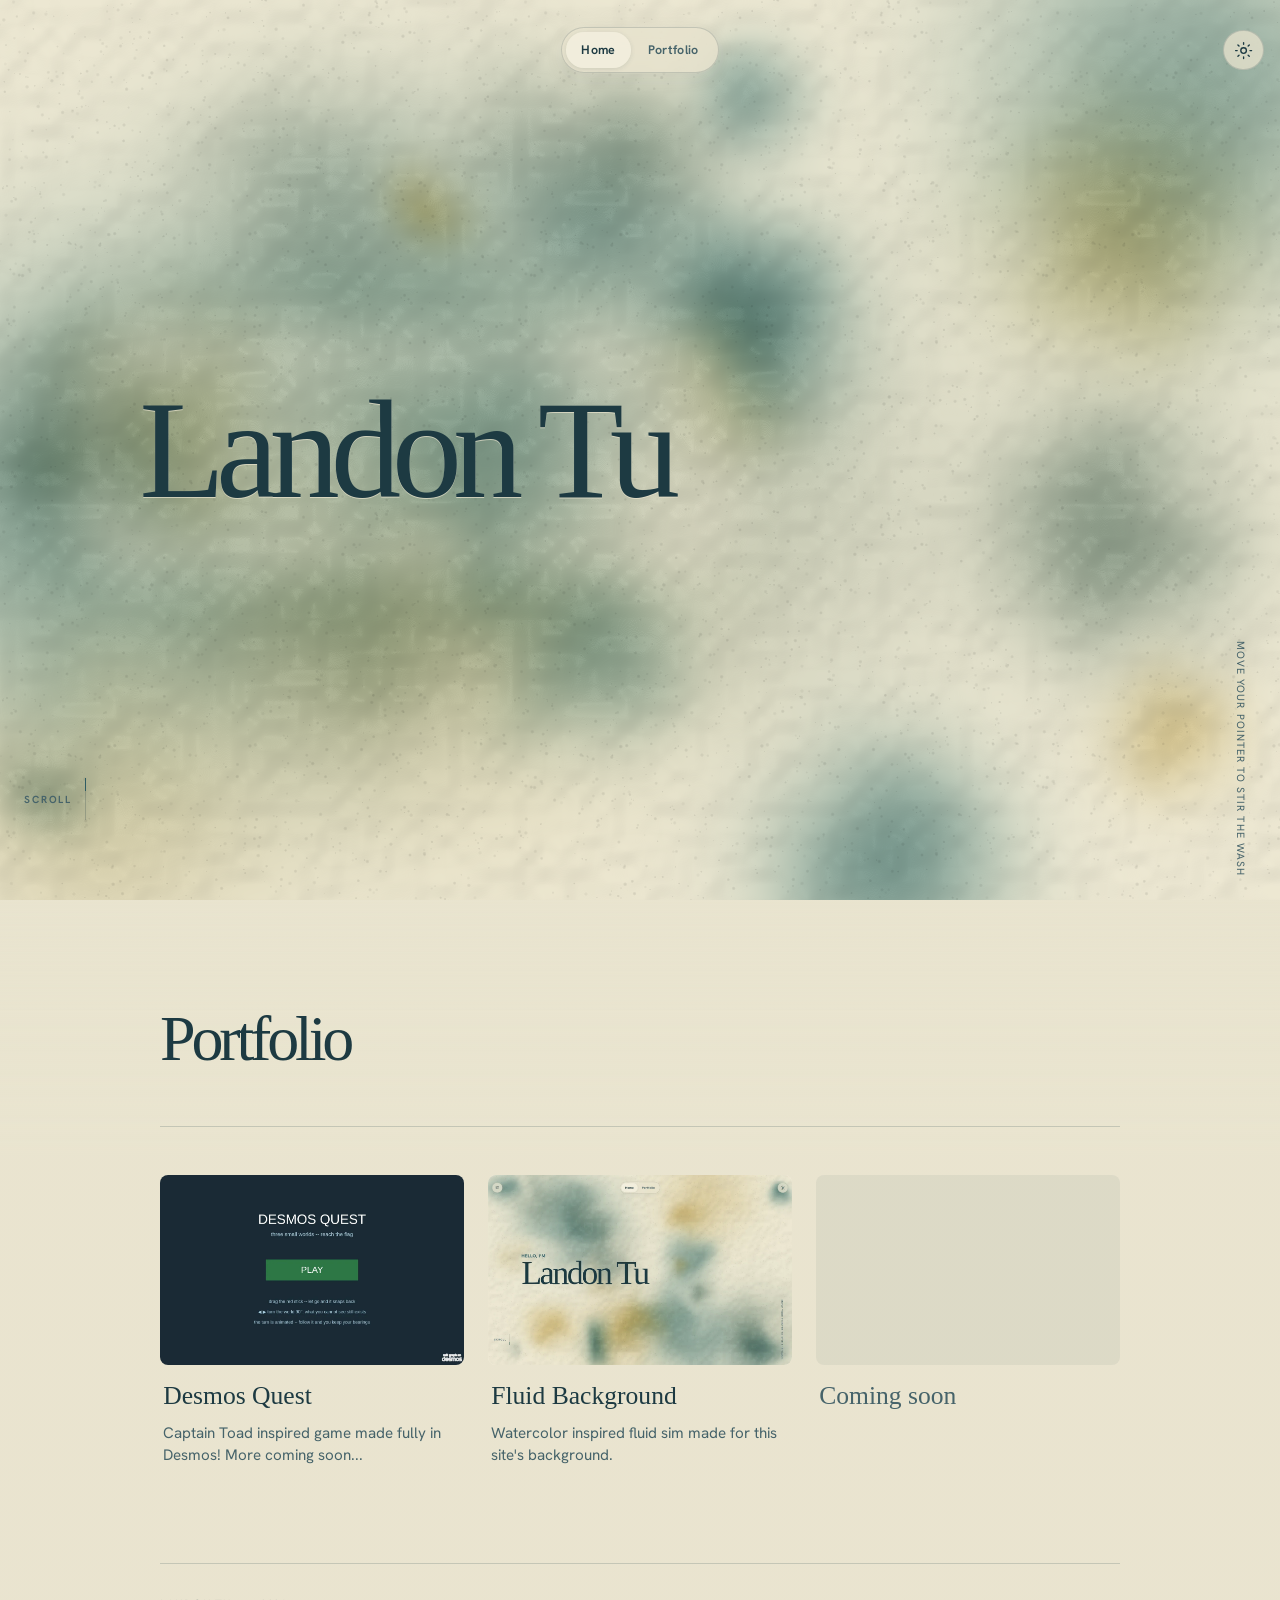
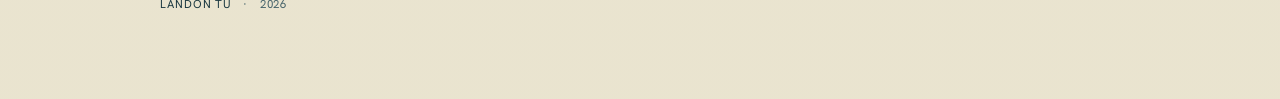
==== index.html @ 22dbe4fd "Apply owner text decisions to the portfolio Remove the hero intro line and portfolio eyebrow, shrink" ====
<!DOCTYPE html>
<html lang="en" data-theme="light">
<head>
  <meta charset="utf-8">
  <meta name="viewport" content="width=device-width, initial-scale=1">
  <meta name="description" content="Landon Tu — personal website.">
  <title>Landon Tu</title>
  <link rel="icon" href="favicon.svg" type="image/svg+xml">
  <link rel="stylesheet" href="watercolor.css">
  <link rel="stylesheet" href="styles.css">
  <script src="site.js" defer></script>
</head>
<body class="home-page">
  <a class="skip-link" href="#main-content">Skip to content</a>

  <div class="watercolor" aria-hidden="true">
    <img id="wc-art-field" src="[data-uri]" alt="" hidden>
    <img id="wc-art-fallback" src="[data-uri]" alt="" hidden>
    <canvas id="wc-canvas"></canvas>
    <div class="watercolor-shade"></div>
    <!-- Scroll-driven hush: the wash is not stopped, it is settled. Opacity only,
         so the descent costs the compositor a blend and never a repaint. -->
    <div class="watercolor-veil"></div>
  </div>

  <header class="site-header">
    <nav class="site-nav" aria-label="Primary">
      <span class="nav-highlight" aria-hidden="true"></span>
      <!-- Nav order IS the scroll order. The same-document links use the
           delegated handler in site.js, so there is no page navigation here. -->
      <a href="index.html" aria-current="page" class="nav-here">Home</a>
      <!-- About entry point — restore when the owner copy is ready:
      <a href="#about" data-spy="about">About</a>
      -->
      <a href="#portfolio" data-spy="portfolio">Portfolio</a>
    </nav>
    <button class="theme-toggle" type="button" aria-label="Switch to dark theme" title="Switch theme">
      <svg class="sun" viewBox="0 0 24 24" aria-hidden="true"><circle cx="12" cy="12" r="3.5"/><path d="M12 2v2M12 20v2M2 12h2M20 12h2M4.9 4.9l1.4 1.4M17.7 17.7l1.4 1.4M19.1 4.9l-1.4 1.4M6.3 17.7l-1.4 1.4"/></svg>
      <svg class="moon" viewBox="0 0 24 24" aria-hidden="true"><path d="M20 15.4A8.5 8.5 0 0 1 8.6 4a8.5 8.5 0 1 0 11.4 11.4Z"/></svg>
    </button>
  </header>

  <main id="main-content">
    <section class="home-main" aria-label="Introduction">
      <!-- #hero carries the scroll parallax (transform/opacity); .hero-rise carries
           the one-shot load animation. Separate elements on purpose: a filled
           `rise` keyframe would otherwise pin the very properties the descent
           animates. -->
      <div class="hero" id="hero">
        <div class="hero-rise">
          <!-- Hero intro line slot — removed for now. To restore, add back
               <p class="eyebrow">Hello, I’m</p> above the h1. -->
          <h1>Landon Tu</h1>
          <!-- Hero tagline slot — owner copy pending. -->
          <!-- About entry point — restore when the owner copy is ready:
          <div class="hero-actions">
            <a class="text-link" href="#about">About me <span aria-hidden="true">↓</span></a>
          </div>
          -->
        </div>
      </div>
      <a class="scroll-cue" href="#portfolio">
        <span class="scroll-cue-label">Scroll</span>
        <span class="scroll-cue-rail" aria-hidden="true"><i></i></span>
      </a>
    </section>

    <!-- About stays in source for restoration when the owner copy is ready. -->
    <section class="about-shell" id="about" aria-labelledby="about-heading" hidden>
     <div class="about-inner">
      <!-- No second <h1> and no repeat of the name: on one page the hero
           already said it, and during the descent both were on screen at once,
           which read as a duplicated heading rather than a transition. -->
      <header class="about-intro">
        <h2 class="about-display reveal" id="about-heading" style="--i:0">About</h2>
      </header>

      <div class="about-coming-soon reveal" style="--i:1">
        <p>Coming soon</p>
      </div>
     </div>
    </section>

    <!-- Portfolio follows the hero while About is hidden. Its CSS takes over
         the wash-to-paper transition; restoring About restores the original
         three-movement descent without another markup change. -->
    <section class="portfolio-shell" id="portfolio" aria-labelledby="portfolio-heading">
     <div class="portfolio-inner">
      <header class="portfolio-intro">
        <h2 class="portfolio-display reveal" id="portfolio-heading" style="--i:0">Portfolio</h2>
      </header>

      <section class="portfolio-grid" aria-label="Portfolio exhibits">
        <!-- WebHome and recall-AID are deferred while their destinations are
             private. Restore their cards from git history once public links
             are approved. -->
        <article class="project-card reveal" style="--i:0">
          <a class="project-visual" href="https://www.desmos.com/calculator/bvrtbixju4">
            <img src="assets/projects/desmos-game.webp" width="1200" height="750" loading="lazy" decoding="async" alt="Desmos Quest title screen with a Play button">
          </a>
          <div class="project-meta">
            <h3><a href="https://www.desmos.com/calculator/bvrtbixju4">Desmos Quest</a></h3>
            <p>Captain Toad inspired game made fully in Desmos! More coming soon...</p>
          </div>
        </article>

        <!-- Stones is paused; remove `hidden` when the project returns to the launch set. -->
        <article class="project-card reveal" style="--i:1" hidden>
          <a class="project-visual stones-visual" href="https://stones.landontu.dev" aria-label="Open Stones">
            <svg viewBox="0 0 1200 750" aria-hidden="true">
              <rect class="stones-board" x="300" y="90" width="600" height="570" rx="8"/>
              <path class="stones-lines" d="M390 180H810V570H390ZM480 270H720V480H480ZM300 375H900M600 90V660"/>
              <g class="stones-pieces">
                <circle cx="390" cy="180" r="25"/><circle cx="600" cy="180" r="25"/><circle cx="720" cy="270" r="25"/>
                <circle cx="480" cy="480" r="25"/><circle cx="600" cy="570" r="25"/><circle cx="810" cy="570" r="25"/>
              </g>
            </svg>
          </a>
          <div class="project-meta">
            <h3><a href="https://stones.landontu.dev">Stones</a></h3>
            <!-- Project description slot — owner copy pending. -->
          </div>
        </article>

        <article class="project-card reveal" style="--i:2">
          <a class="project-visual" href="watercolor.html">
            <img src="assets/projects/personal-website.webp" width="1200" height="750" loading="lazy" decoding="async" alt="The Landon Tu personal website over its interactive watercolor background">
          </a>
          <div class="project-meta">
            <h3><a href="watercolor.html">Fluid Background</a></h3>
            <p>Watercolor inspired fluid sim made for this site's background.</p>
          </div>
        </article>

        <article class="project-card reveal" style="--i:3">
          <div class="project-visual project-visual-soon" aria-hidden="true"></div>
          <div class="project-meta">
            <h3>Coming soon</h3>
          </div>
        </article>
      </section>

      <footer class="site-footer"><a href="index.html">Landon Tu</a><span aria-hidden="true">·</span><span>2026</span></footer>
     </div>
    </section>
  </main>

  <p class="interaction-hint">Move your pointer to stir the wash</p>

  <!-- Classic scripts in dependency order: file:// compatible, no modules, no fetch.

       NO watercolor/panel.js, and no #wc-panel-mount to put it in. The sliders
       are the showcase's subject (watercolor.html), not this page's furniture:
       here the wash is the background of a personal site and the reader has no
       business being handed a fluid solver's knobs. main.js mounts a panel only
       if WCPanel is on the page, so this omission IS the switch — there is no
       hidden panel, no panel CSS (watercolor-panel.css is not linked either) and
       no panel bytes on the wire. `?tune` re-adds all of it on demand for a
       tuning pass; see watercolor/main.js. -->
  <script src="watercolor/settings.js"></script>
  <script src="watercolor/art-data.js"></script>
  <script src="watercolor/shaders.js"></script>
  <script src="watercolor/sim.js"></script>
  <script src="watercolor/main.js"></script>
</body>
</html>
---- watercolor.css ----
/* Watercolor background prototype.
   Tokens mirror WC_PALETTES["moonlit-dragon"] in js/main.js (the one source of
   palette truth for the sim); JS re-stamps these custom props on palette switch. */
:root {
  --wc-paper: #e9e4cf;
  --wc-ink: #2f5c63;
  --wc-celadon: #77928a;
  --wc-gold: #d9b96c;
  --wc-text: #1d3a42;
}

* { box-sizing: border-box; }

/* The site is a one-page scroll journey; `overflow: hidden` and a pinned
   100% height belong to the prototype shell, not here. styles.css used to have
   to undo both. */
body {
  margin: 0;
  font-family: "Hanken Grotesk", sans-serif;
  background: var(--wc-paper);
  color: var(--wc-text);
}

#wc-canvas {
  position: fixed;
  inset: 0;
  width: 100%;
  height: 100%;
  display: block;
  pointer-events: none; /* pointer handling lives on window so the hero stays interactive */
  z-index: 0;
  background: var(--wc-paper);
}

/* ---------------------------------------------------------------- hero
   Prototype-shell hero chrome. The site's own hero lives in styles.css; the
   only thing kept here is the left indent, because that is what the shipped
   page currently looks like. The `wc-rise` animation is deliberately gone: a
   `both`-filled keyframe pinned opacity to 1 forever, which silently ate the
   scroll descent's hero fade. */

.hero {
  margin-left: clamp(2.5rem, 9vw, 9rem);
  pointer-events: auto;
}

.hero h1 {
  margin: 0 0 0.4rem;
  font-size: clamp(2.75rem, 6vw, 4.75rem);
  font-weight: 700;
  letter-spacing: -0.015em;
  line-height: 1.05;
  color: var(--wc-text);
  text-shadow: 0 1px 0 color-mix(in srgb, var(--wc-paper) 80%, transparent);
}

.hero p {
  margin: 0;
  font-size: clamp(0.95rem, 1.6vw, 1.125rem);
  letter-spacing: 0.04em;
  color: color-mix(in srgb, var(--wc-text) 82%, var(--wc-paper));
  text-shadow: 0 1px 0 color-mix(in srgb, var(--wc-paper) 70%, transparent);
}


/* ------------------------------------------------------ reduced motion */

@media (prefers-reduced-motion: reduce) {
  .hero-rise { animation: none; }
}
/* ?reduced=1 forces the same treatment (media query can't be forced from JS) */
html.wc-reduced .hero-rise { animation: none; }
---- styles.css ----
@font-face {
  font-family: "Hanken Grotesk";
  src: url("assets/fonts/hanken-grotesk.woff2") format("woff2");
  font-style: normal;
  font-weight: 100 900;
  font-display: swap;
}

:root {
  color-scheme: light dark;
  --paper: #e9e4cf;
  --paper-raised: #f3efdf;
  --ink: #1d3a42;
  --ink-soft: #46636a;
  --teal: #2f5c63;
  --celadon: #77928a;
  --gold: #d9b96c;
  --line: color-mix(in srgb, var(--ink) 18%, transparent);
  --glass: color-mix(in srgb, var(--paper) 76%, transparent);
  --shadow: 0 20px 60px color-mix(in srgb, var(--ink) 12%, transparent);
  --ease-out: cubic-bezier(.16, 1, .3, 1);
  --ease-soft: cubic-bezier(.22, .61, .36, 1);
  font-family: "Hanken Grotesk", sans-serif;
}

:root[data-theme="dark"] {
  --paper: #0d2026;
  --paper-raised: #142c32;
  --ink: #e9e4cf;
  --ink-soft: #a9bbb5;
  --teal: #78a7a8;
  --celadon: #91aaa0;
  --gold: #d9b96c;
  --line: color-mix(in srgb, var(--ink) 16%, transparent);
  --glass: color-mix(in srgb, var(--paper) 72%, transparent);
  --shadow: 0 24px 70px rgba(0, 0, 0, .34);
}

/* ---------------------------------------------------------------- descent
   `--sp` is scroll progress through the FIRST viewport of the one-page
   journey, 0 at the top of the hero and 1 once the about sheet has taken the
   screen. It is the single driver for every continuous scroll effect, written
   two ways that must agree:

     - native  CSS scroll-driven animation on :root (see @supports below).
                No scroll listener exists at all; the browser owns the value.
     - fallback site.js writes the same number from a passive, rAF-coalesced
                scroll handler when animation-timeline is unsupported.

   Per-property easing is expressed as pure calc() shaping of that one linear
   driver, so both paths produce identical curves and there is no second set of
   keyframes to drift. --sp-in leaves slowly then accelerates (the hero holds,
   then goes); --sp-out moves immediately then settles; --sp-smooth is a
   smoothstep for things that should have no visible start or stop. */
@property --sp {
  syntax: "<number>";
  inherits: true;
  initial-value: 0;
}

:root {
  --sp-in: calc(var(--sp) * var(--sp));
  --sp-out: calc(var(--sp) * (2 - var(--sp)));
  --sp-smooth: calc(var(--sp) * var(--sp) * (3 - 2 * var(--sp)));
}

@supports (animation-timeline: scroll()) {
  html.wc-native-timeline {
    animation: wc-descent linear both;
    animation-timeline: scroll(root block);
    animation-range: 0 100vh;
  }
  @keyframes wc-descent { from { --sp: 0; } to { --sp: 1; } }
}

* { box-sizing: border-box; }
html { min-height: 100%; background: var(--paper); scroll-behavior: smooth; }
body { min-height: 100vh; margin: 0; background: var(--paper); color: var(--ink); }
a { color: inherit; }
button, a { -webkit-tap-highlight-color: transparent; }

.skip-link {
  position: fixed; top: .75rem; left: .75rem; z-index: 100;
  padding: .7rem 1rem; border-radius: 999px; background: var(--ink); color: var(--paper);
  text-decoration: none; transform: translateY(-180%); transition: transform .2s var(--ease-out);
}
.skip-link:focus { transform: translateY(0); }

.site-header {
  position: relative; z-index: 20; width: min(100% - 2rem, 84rem); height: 6.25rem; margin: 0 auto;
  display: grid; grid-template-columns: 1fr auto 1fr; align-items: center; gap: 1rem;
}
.home-page .site-header { position: fixed; inset: 0 0 auto; }

.site-nav {
  grid-column: 2; --nav-pad: .28rem; position: relative; display: flex; gap: .1rem; padding: var(--nav-pad);
  border: 1px solid var(--line); border-radius: 999px; background: var(--glass); backdrop-filter: blur(18px);
  box-shadow: 0 5px 20px color-mix(in srgb, var(--ink) 6%, transparent);
}
/* NOTHING here may change on :hover except colour. A nav item is a fixed box:
   its rect at rest and its rect under the pointer are the same rect, to the
   pixel. Two properties used to break that and both are gone (2026-08-12):

     letter-spacing .025em -> .04em   a genuine reflow. The hovered link grew a
       couple of pixels wider and shoved its neighbours sideways — pointing at
       "About" moved "Portfolio", which is the shift you can feel. It also lied
       to the pill: site.js measures link.offsetWidth synchronously in
       `pointerenter`, i.e. BEFORE the .32s letter-spacing transition has run, so
       the highlight was sized to a width the link no longer had by the time it
       arrived.
     transform: translateY(-1px)      no reflow, but it moves the item's own box
       by a pixel, which is exactly the complaint.

   The hover response did not need either: .nav-highlight already slides a pill
   under the pointer (translate + width, compositor-only, behind z-index 0) and
   the colour lift to --ink is instant. `transition` therefore no longer names a
   layout property, so there is no way to animate one back in by accident.
   Same rule applies to the showcase bar (showcase.css). */
.site-nav a {
  position: relative; z-index: 1; padding: .62rem .95rem; border-radius: 999px;
  color: var(--ink-soft); font-size: .78rem; font-weight: 650; letter-spacing: .025em; text-decoration: none;
  transition: color .16s ease;
}
.site-nav a:hover, .site-nav a:focus-visible, .site-nav a[aria-current="page"], .site-nav a.nav-spy-active { color: var(--ink); }
/* While the reader is down in the about section the emphasis moves with the
   pill; hover/focus still win so the nav never looks unresponsive. */
.site-nav:has(.nav-spy-active) a[aria-current="page"]:not(:hover):not(:focus-visible):not(.nav-spy-active) { color: var(--ink-soft); }
.site-nav a:focus-visible { outline: none; box-shadow: inset 0 0 0 2px var(--gold); }
.nav-highlight {
  position: absolute; z-index: 0; top: var(--nav-pad); bottom: var(--nav-pad); left: 0;
  width: var(--nav-w, 0); translate: var(--nav-x, 0) 0; opacity: 0; border-radius: 999px;
  background: color-mix(in srgb, var(--paper-raised) 88%, transparent);
  box-shadow: 0 1px 5px color-mix(in srgb, var(--ink) 12%, transparent);
  transition: translate .42s var(--ease-out), width .36s var(--ease-soft), opacity .12s ease, background-color .25s ease;
  will-change: translate, width;
}
.site-nav.nav-immediate .nav-highlight { transition-duration: 0s; }

.theme-toggle {
  grid-column: 3; justify-self: end; position: relative; width: 2.55rem; height: 2.55rem; padding: 0;
  border: 1px solid var(--line); border-radius: 50%; background: var(--glass); color: var(--ink); backdrop-filter: blur(16px); cursor: pointer;
  transition: background-color .2s ease, border-color .22s ease, box-shadow .3s var(--ease-out), transform .3s var(--ease-out);
}
.theme-toggle:hover { border-color: var(--gold); transform: rotate(8deg) scale(1.06); box-shadow: 0 7px 20px color-mix(in srgb, var(--ink) 12%, transparent); }
.theme-toggle:focus-visible { outline: 2px solid var(--gold); outline-offset: 4px; }
.theme-toggle svg { position: absolute; inset: .64rem; width: 1.2rem; height: 1.2rem; fill: none; stroke: currentColor; stroke-width: 1.7; stroke-linecap: round; stroke-linejoin: round; transition: opacity .2s ease, transform .5s var(--ease-out); }
.theme-toggle .moon { opacity: 0; transform: rotate(-70deg) scale(.45); fill: currentColor; stroke: none; }
[data-theme="dark"] .theme-toggle .sun { opacity: 0; transform: rotate(80deg) scale(.45); }
[data-theme="dark"] .theme-toggle .moon { opacity: 1; transform: rotate(0) scale(1); }

.watercolor, #wc-canvas, .watercolor-shade, .watercolor-veil { position: fixed; inset: 0; width: 100%; height: 100%; }
.watercolor { z-index: 0; overflow: hidden; background: #e9e4cf; }
#wc-canvas { display: block; pointer-events: none; background: #e9e4cf; }
.watercolor-shade { pointer-events: none; background: transparent; transition: background-color .7s ease; }
[data-theme="dark"] .watercolor-shade { background: rgba(5, 24, 29, .68); }

/* The descent's backdrop move: the page's own paper reclaims the wash as you
   go down, so the sim keeps running (and keeps being visible) while the about
   text sits on something quiet. Opacity on a fixed solid layer — no filter, no
   blur, nothing that would repaint the canvas region every frame. */
.watercolor-veil { z-index: 1; pointer-events: none; background: var(--paper); opacity: calc(var(--sp-smooth) * .46); }

/* The home page scrolls now. (watercolor.css used to force `overflow: hidden`
   and a 100% body height from the prototype shell; both are gone from the
   site's copy — see the comment there.) */
.home-page { background: var(--paper); }
.home-main {
  position: relative; z-index: 2; min-height: 100svh; display: flex; align-items: center;
  padding: 7rem max(1.5rem, calc((100vw - 84rem) / 2)); pointer-events: none;
}
.hero {
  max-width: 49rem; pointer-events: auto;
  /* Parallax with restraint: the name LAGS the scroll by 22vh over the first
     viewport (it rises at ~0.78x the page's speed), so it seems to stay with
     the wash while the document moves past it — rather than being flung. Lag
     is linear, because a constant relative speed is what reads as depth.
     The fade is quad-in on the same driver: it holds at full strength through
     the first fifth, then dissolves, finishing at --sp 0.62 — while the name
     is still on screen. The hero recedes INTO the wash; it does not merely
     scroll off the top. Two properties, two curves, one driver. */
  transform: translate3d(0, calc(var(--sp) * 22vh), 0);
  opacity: clamp(0, calc(1 - var(--sp-in) * 2.6), 1);
}
/* An opacity-0 element still swallows clicks. Once ANY sheet below the hero
   owns the viewport the hero must stop being a target, whatever the geometry
   does. The class was `at-about` when about was the only sheet; with portfolio
   below it, keying on "about is in view" would hand the invisible hero its
   clicks back the moment the reader scrolled past about. */
.wc-past-hero .hero { pointer-events: none; }
.hero-rise { animation: rise .75s var(--ease-out) both; }
html.wc-deep-load .hero-rise { animation: none; }

.scroll-cue {
  /* bottom clears the watercolor panel's toggle, which the home page parks at
     bottom-left (1rem + 42px). At 3.2rem the label sat on top of it. */
  position: absolute; z-index: 3; left: max(1.5rem, calc((100vw - 84rem) / 2)); bottom: 5rem;
  display: flex; gap: .8rem; align-items: center; pointer-events: auto;
  color: var(--ink-soft); font-size: .64rem; font-weight: 650; letter-spacing: .18em; text-transform: uppercase;
  text-decoration: none; opacity: clamp(0, calc(1 - var(--sp) * 2.6), 1);
  transition: color .2s ease;
}
.scroll-cue:hover { color: var(--ink); }
.scroll-cue:focus-visible { outline: 2px solid var(--gold); outline-offset: 6px; border-radius: .3rem; }
.scroll-cue-rail { position: relative; display: block; width: 1px; height: 2.6rem; background: color-mix(in srgb, var(--ink) 22%, transparent); overflow: hidden; }
.scroll-cue-rail i { position: absolute; top: 0; left: -1px; width: 3px; height: .8rem; border-radius: 999px; background: var(--teal); animation: cue-fall 2.6s var(--ease-soft) infinite; }
@keyframes cue-fall {
  0% { transform: translateY(-.9rem); opacity: 0; }
  22% { opacity: 1; }
  70% { opacity: 1; }
  100% { transform: translateY(2.6rem); opacity: 0; }
}
.eyebrow { margin: 0 0 1rem; color: var(--teal); font-size: .7rem; font-weight: 750; letter-spacing: .19em; text-transform: uppercase; }
.hero h1 { margin: 0; font: 500 clamp(4rem, 11vw, 9rem)/.85 Georgia, "Times New Roman", serif; letter-spacing: -.065em; }
.hero h1 { color: var(--ink); text-shadow: 0 1px 0 color-mix(in srgb, var(--paper) 70%, transparent); }
.hero .eyebrow { color: var(--teal); }
.hero .hero-tagline { margin: 1.8rem 0 0; display: flex; flex-wrap: wrap; gap: .55rem; align-items: baseline; color: var(--ink-soft); font-size: clamp(1rem, 1.8vw, 1.35rem); letter-spacing: normal; }
.hero-actions { margin-top: 2.4rem; }
.text-link { display: inline-flex; gap: .6rem; align-items: center; padding-bottom: .3rem; border-bottom: 1px solid var(--ink); text-decoration: none; font-size: .85rem; font-weight: 650; transition: color .18s ease, border-color .18s ease, gap .35s var(--ease-out); }
.text-link:hover { color: var(--teal); border-color: var(--teal); gap: .95rem; }
.text-link:focus-visible { outline: 2px solid var(--gold); outline-offset: 5px; }
/* The hint is about the hero's pointer play; it has no business following you
   into the about section, so it leaves in the first third of the descent. */
.interaction-hint { position: fixed; z-index: 2; right: 2rem; bottom: 1.5rem; margin: 0; color: var(--ink-soft); font-size: .66rem; letter-spacing: .1em; text-transform: uppercase; writing-mode: vertical-rl; opacity: clamp(0, calc(1 - var(--sp) * 3.2), 1); }
/* ------------------------------------------------------ ?tune panel only

   index.html no longer ships a panel: no panel.js, no mount, no
   watercolor-panel.css. These four rules therefore match nothing on a normal
   visit — they are the home page's placement for the panel that `?tune`
   injects, and they are KEPT rather than deleted because the escape hatch puts
   the real panel on the real page, at the real bottom-left corner, where the
   bug below lives. Deleting them would move the tuning panel to its default
   top-right, on top of the fixed site header and the theme toggle. */
.home-page .wc-panel { top: auto; right: auto; bottom: 1rem; left: 1rem; align-items: flex-start; }
/* The panel is a fixed flex column 300px wide EVEN WHEN CLOSED — the collapsed
   drawer inside it is already `pointer-events: none` (watercolor-panel.css), but
   the container is not, and it is `position: fixed; z-index: 10` parked in the
   home page's bottom-left corner. At the bottom of the document that is exactly
   where the footer byline is, so the byline's clicks went to an invisible div:
   `document.elementFromPoint` over the link returned `div.wc-panel`, in the
   canonical site as well as here. Only the panel's own controls are targets.
   The split makes this unreachable for a reader — but it must survive for the
   owner's own ?tune pass, which is the one session where a stranded footer
   would be blamed on the footer. */
.home-page .wc-panel { pointer-events: none; }
.home-page .wc-toggle { pointer-events: auto; opacity: .55; scale: .82; }
.home-page .wc-toggle:hover, .home-page .wc-toggle:focus-visible, .home-page .wc-panel.open .wc-toggle { opacity: 1; scale: 1; }
.home-page .wc-note { top: auto; right: auto; bottom: 1rem; left: 1rem; }
@keyframes rise { from { opacity: 0; transform: translateY(1.4rem); } to { opacity: 1; transform: none; } }

/* .inner-page / .page-shell are the redirect stubs' shell (about.html,
   portfolio.html). Nothing else uses them: both real pages are movements of
   index.html now. */
.inner-page { background-image: radial-gradient(circle at 90% 5%, color-mix(in srgb, var(--gold) 13%, transparent), transparent 30rem), linear-gradient(135deg, transparent 0 49.8%, color-mix(in srgb, var(--teal) 5%, transparent) 50% 50.2%, transparent 50.4%); }
.page-shell { width: min(100% - 3rem, 76rem); min-height: calc(100vh - 12rem); margin: 3.5rem auto 5rem; }

.portfolio-grid { display: grid; grid-template-columns: repeat(3, minmax(0, 1fr)); gap: 1.5rem; padding: 3rem 0 4rem; }
.project-visual { display: block; aspect-ratio: 16 / 10; overflow: hidden; border-radius: 8px; background: var(--paper-raised); }
.project-visual img { width: 100%; height: 100%; object-fit: cover; transition: transform .7s var(--ease-out), filter .35s ease; }
a.project-visual:hover img, a.project-visual:hover svg { transform: scale(1.025); }
a.project-visual:focus-visible { outline: 3px solid var(--gold); outline-offset: 4px; }
.stones-visual { color: var(--teal); }
.stones-visual svg { display: block; width: 100%; height: 100%; transition: transform .7s var(--ease-out); }
.stones-board { fill: color-mix(in srgb, var(--gold) 18%, var(--paper-raised)); stroke: var(--teal); stroke-width: 10; }
.stones-lines { fill: none; stroke: var(--teal); stroke-linecap: square; stroke-linejoin: miter; stroke-width: 10; }
.stones-pieces { fill: var(--ink); stroke: var(--paper-raised); stroke-width: 8; }
.project-meta { padding: 1rem .2rem 2rem; }
.project-meta h3 { margin: 0; font: 500 1.6rem/1.2 Georgia, serif; }
.project-meta p { margin: .6rem 0 0; color: var(--ink-soft); font-size: .95rem; line-height: 1.5; }
/* The placeholder card keeps the 16:10 footprint so the row stays level; it is
   a plain tint, not a bordered tile, and its title is quiet because it is not a link. */
.project-visual-soon { background: color-mix(in srgb, var(--ink) 6%, transparent); }
.project-card:has(.project-visual-soon) .project-meta h3 { color: var(--ink-soft); }
.project-meta h3 a { text-decoration: none; }
.project-meta h3 a { transition: color .14s ease; }
.project-meta h3 a:hover { color: var(--teal); }
.project-meta h3 a:focus-visible { outline: 3px solid var(--gold); outline-offset: 4px; }
/* ------------------------------------------------------------ about sheet
   Legibility is STRUCTURAL, not animated: the sheet is a real scrolling
   surface whose paper thickens over its first 16rem, so the wash settles
   behind the text purely from layout. The scroll-driven veil above is extra
   atmosphere on top of that — if every animation here were switched off (JS
   dead, reduced motion, an engine with no scroll timelines), the about text
   still reads on quiet paper. */
.about-shell {
  position: relative; z-index: 2;
  background: linear-gradient(to bottom,
    color-mix(in srgb, var(--paper) 0%, transparent) 0,
    color-mix(in srgb, var(--paper) 62%, transparent) 7rem,
    color-mix(in srgb, var(--paper) 89%, transparent) 16rem);
}
.about-shell[hidden] { display: none; }
.about-inner { width: min(100% - 3rem, 76rem); margin: 0 auto; padding: 4rem 0 0; }

/* The about section opens on its own display word rather than a second copy
   of the name. The inset carries the alignment established by the portfolio. */
.about-intro { position: relative; padding: 4.5rem 0 5rem; border-bottom: 1px solid var(--line); }
/* About indents its display word to the 9rem number rail. Portfolio has no
   eyebrow and sits flush left over its grid, at a deliberately smaller size
   (owner decision) than About's word. */
.about-display, .portfolio-display { margin: 0; font: 500 clamp(4.4rem, 10vw, 8.5rem)/.85 Georgia, "Times New Roman", serif; letter-spacing: -.065em; }
.portfolio-display { font-size: clamp(2.6rem, 5vw, 4.25rem); }
.about-display { margin-left: 9rem; }
.about-coming-soon { min-height: 20rem; display: grid; align-items: center; padding: 5rem 0 5rem 9rem; border-bottom: 1px solid var(--line); }
.about-coming-soon p { margin: 0; color: var(--ink-soft); font: 500 clamp(1.8rem, 4vw, 3.2rem)/1.05 Georgia, "Times New Roman", serif; }
/* -------------------------------------------------------- portfolio sheet
   The third movement (second while About is hidden), and the bottom of the
   descent. The about sheet's paper gradient stops climbing at 16rem and holds
   89% for the rest of its height, so this sheet is that same flat 89% — a
   different value here would draw a visible horizontal seam across the wash at
   the section junction. It is a sheet rather than a continuation of
   .about-shell because the scroll spy needs two separate sections to observe,
   and because the nav's Portfolio anchor has to land on a real element. */
.portfolio-shell {
  position: relative; z-index: 2;
  background: color-mix(in srgb, var(--paper) 89%, transparent);
}
/* While About is deferred, Portfolio becomes the second movement and owns the
   same gradual wash-to-paper handoff that About normally provides. Removing
   `hidden` from .about-shell restores the original flat continuation here. */
.about-shell[hidden] + .portfolio-shell {
  background: linear-gradient(to bottom,
    color-mix(in srgb, var(--paper) 0%, transparent) 0,
    color-mix(in srgb, var(--paper) 62%, transparent) 7rem,
    color-mix(in srgb, var(--paper) 89%, transparent) 16rem);
}
/* 75% of the viewport (owner decision), capped at the 76rem measure. */
.portfolio-inner { width: min(75%, 76rem); margin: 0 auto; }
/* 7rem of lead-in, not 5: the site header is fixed at 6.25rem on this page, so
   anything less and an anchor landing that puts #portfolio's top at y=0 tucks
   the display word under the nav pill. About clears it by accident (its own
   intro padding puts the word at ~136px); this makes it deliberate. */
.portfolio-intro { padding: 7rem 0 3.75rem; border-bottom: 1px solid var(--line); }

.site-footer { margin: 0 auto; padding: 2rem 0 3rem; display: flex; gap: .7rem; border-top: 1px solid var(--line); color: var(--ink-soft); font-size: .72rem; letter-spacing: .08em; text-transform: uppercase; }
.site-footer a { color: var(--ink); text-decoration: none; }
/* …and it should not LOOK like it is fighting the panel either: the toggle sits
   at bottom-left 1rem, so the byline gets enough floor under it to clear the
   toggle's 42px instead of sitting shoulder to shoulder with it. */
.home-page .site-footer { padding-bottom: 5.5rem; }

/* --------------------------------------------------------- entrances
   Staggered surfacing, driven by IntersectionObserver rather than the scroll
   timeline: an entrance is a one-shot event at a threshold, not a function of
   scroll position, and a transition is interruptible by construction — reverse
   direction mid-flight and it retargets from wherever it is.

   Gated on .js-reveal, which site.js only sets once it has an
   IntersectionObserver in hand. Without it these rules never apply and the
   content is simply there: no scenario hides the owner's page behind a script. */
.js-reveal .reveal {
  --reveal-delay: calc(var(--i, 0) * 85ms);
  opacity: 0;
  transform: translate3d(0, 1.5rem, 0);
  transition:
    opacity .62s var(--ease-soft) var(--reveal-delay),
    transform .95s var(--ease-out) var(--reveal-delay);
}
.js-reveal .reveal.is-in { opacity: 1; transform: none; }

/* Three columns at 75% needs room; below 900px the grid takes the full measure
   and drops to two columns (the placeholder card ends up alone on row two). */
@media (max-width: 900px) {
  .portfolio-inner { width: min(100% - 3rem, 76rem); }
  .portfolio-grid { grid-template-columns: repeat(2, minmax(0, 1fr)); }
}

@media (max-width: 700px) {
  .site-header { width: min(100% - 1rem, 84rem); height: 5rem; gap: .45rem; }
  .site-nav a { padding: .55rem .62rem; font-size: .7rem; }
  .theme-toggle { width: 2.25rem; height: 2.25rem; }
  .theme-toggle svg { inset: .53rem; }
  .home-main { align-items: flex-end; padding: 6rem 1.25rem 18vh; }
  .hero h1 { font-size: clamp(3.8rem, 20vw, 6.5rem); }
  .scroll-cue { left: 1.25rem; bottom: 4.5rem; }
  .about-inner { width: min(100% - 2rem, 76rem); padding-top: 2rem; }
  .interaction-hint { display: none; }
  .page-shell { width: min(100% - 2rem, 76rem); margin-top: 1rem; }
  .portfolio-shell { scroll-margin-top: 5rem; }
  .portfolio-inner { width: min(100% - 2rem, 76rem); }
  .portfolio-intro { padding: 3rem 0 2.5rem; }
  .about-intro { padding: 2.5rem 0; }
  .about-display, .portfolio-display { font-size: clamp(3.6rem, 18vw, 6rem); }
  .about-display { margin-left: 0; }
  .portfolio-display { font-size: clamp(2.4rem, 12vw, 3.4rem); }
  .portfolio-grid { grid-template-columns: 1fr; }
  .about-coming-soon { min-height: 14rem; padding: 3rem 0; }
}

@media (prefers-reduced-motion: reduce) {
  html { scroll-behavior: auto; }
  *, *::before, *::after { animation-duration: .01ms !important; animation-iteration-count: 1 !important; transition-duration: .01ms !important; }

  /* Static sections, no entrances, no parallax. site.js also refuses to attach
     the scroll driver here, so --sp stays 0 — which is why every value below
     is written out rather than left to the calc()s.
     The veil is the one thing that stays ON: it is legibility, not motion, and
     a reader who has asked for less movement gets a permanently calmer wash
     rather than a wash that clears only if they scroll. */
  html.wc-native-timeline { animation: none; }
  .watercolor-veil { opacity: .3; }
  .hero { transform: none; opacity: 1; }
  .hero-rise { animation: none; }
  .scroll-cue { opacity: 1; }
  .scroll-cue-rail i { animation: none; top: .9rem; opacity: .8; }
  .interaction-hint { opacity: 1; }
  .js-reveal .reveal { opacity: 1; transform: none; transition: none; }
}
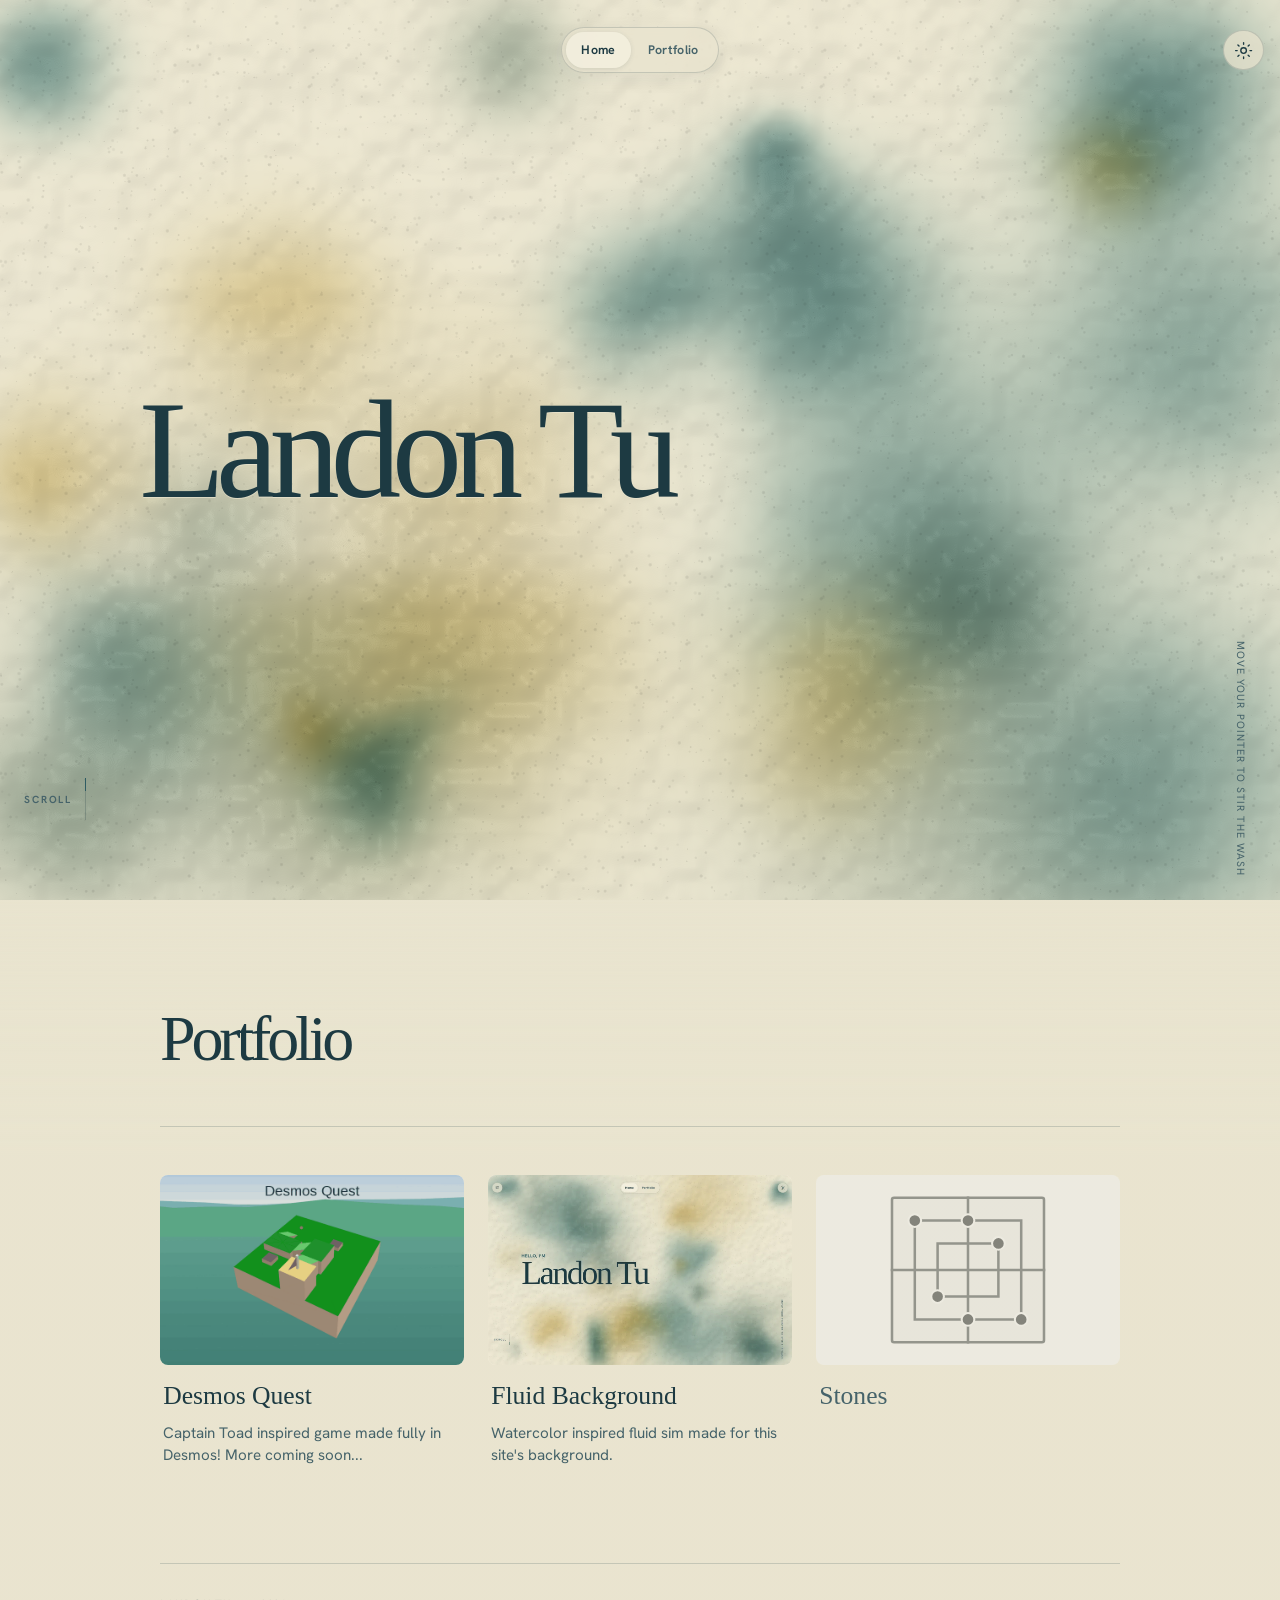
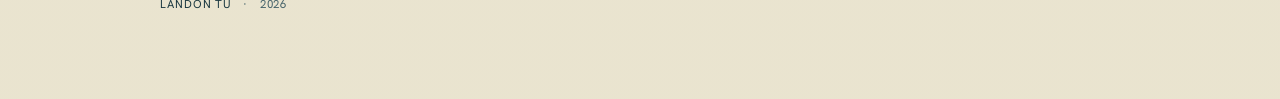
==== commit ea284e87: "Add spinning Desmos Quest GIF, release link, and muted Stones card The Desmos Quest card now shows l" ====
--- a/index.html
+++ b/index.html
@@ -95,34 +95,21 @@
              private. Restore their cards from git history once public links
              are approved. -->
         <article class="project-card reveal" style="--i:0">
-          <a class="project-visual" href="https://www.desmos.com/calculator/bvrtbixju4">
-            <img src="assets/projects/desmos-game.webp" width="1200" height="750" loading="lazy" decoding="async" alt="Desmos Quest title screen with a Play button">
+          <a class="project-visual" href="https://www.desmos.com/calculator/msmxoizut3">
+            <!-- The GIF is level 1 turning slowly (captured from the Desmos graph with the
+                 controls hidden); readers who ask for reduced motion get its first frame. -->
+            <picture>
+              <source media="(prefers-reduced-motion: reduce)" srcset="assets/projects/desmos-game.webp">
+              <img src="assets/projects/desmos-game.gif" width="720" height="450" loading="lazy" decoding="async" alt="Desmos Quest level 1, a small island slowly rotating">
+            </picture>
           </a>
           <div class="project-meta">
-            <h3><a href="https://www.desmos.com/calculator/bvrtbixju4">Desmos Quest</a></h3>
+            <h3><a href="https://www.desmos.com/calculator/msmxoizut3">Desmos Quest</a></h3>
             <p>Captain Toad inspired game made fully in Desmos! More coming soon...</p>
           </div>
         </article>
 
-        <!-- Stones is paused; remove `hidden` when the project returns to the launch set. -->
-        <article class="project-card reveal" style="--i:1" hidden>
-          <a class="project-visual stones-visual" href="https://stones.landontu.dev" aria-label="Open Stones">
-            <svg viewBox="0 0 1200 750" aria-hidden="true">
-              <rect class="stones-board" x="300" y="90" width="600" height="570" rx="8"/>
-              <path class="stones-lines" d="M390 180H810V570H390ZM480 270H720V480H480ZM300 375H900M600 90V660"/>
-              <g class="stones-pieces">
-                <circle cx="390" cy="180" r="25"/><circle cx="600" cy="180" r="25"/><circle cx="720" cy="270" r="25"/>
-                <circle cx="480" cy="480" r="25"/><circle cx="600" cy="570" r="25"/><circle cx="810" cy="570" r="25"/>
-              </g>
-            </svg>
-          </a>
-          <div class="project-meta">
-            <h3><a href="https://stones.landontu.dev">Stones</a></h3>
-            <!-- Project description slot — owner copy pending. -->
-          </div>
-        </article>
-
-        <article class="project-card reveal" style="--i:2">
+        <article class="project-card reveal" style="--i:1">
           <a class="project-visual" href="watercolor.html">
             <img src="assets/projects/personal-website.webp" width="1200" height="750" loading="lazy" decoding="async" alt="The Landon Tu personal website over its interactive watercolor background">
           </a>
@@ -132,10 +119,25 @@
           </div>
         </article>
 
-        <article class="project-card reveal" style="--i:3">
-          <div class="project-visual project-visual-soon" aria-hidden="true"></div>
+        <!-- Stones is shown as a muted, non-clickable coming-soon card: no link, no
+             hover state. It stays unlinked until stones.landontu.dev returns an
+             anonymous 200 over HTTPS (docs/PUBLISHING.md); then make the visual and
+             title links to https://stones.landontu.dev and drop the soon styling. -->
+        <article class="project-card project-card-soon reveal" style="--i:2" aria-disabled="true">
+          <div class="project-visual stones-visual">
+            <svg viewBox="0 0 1200 750" aria-hidden="true">
+              <rect class="stones-board" x="300" y="90" width="600" height="570" rx="8"/>
+              <path class="stones-lines" d="M390 180H810V570H390ZM480 270H720V480H480ZM300 375H900M600 90V660"/>
+              <g class="stones-pieces">
+                <circle cx="390" cy="180" r="25"/><circle cx="600" cy="180" r="25"/><circle cx="720" cy="270" r="25"/>
+                <circle cx="480" cy="480" r="25"/><circle cx="600" cy="570" r="25"/><circle cx="810" cy="570" r="25"/>
+              </g>
+            </svg>
+          </div>
           <div class="project-meta">
-            <h3>Coming soon</h3>
+            <h3>Stones</h3>
+            <!-- Stones one-line text slot — OWNER COPY PENDING. The captain writes this
+                 line; do not draft it. -->
           </div>
         </article>
       </section>
--- a/styles.css
+++ b/styles.css
@@ -255,6 +255,7 @@
 
 .portfolio-grid { display: grid; grid-template-columns: repeat(3, minmax(0, 1fr)); gap: 1.5rem; padding: 3rem 0 4rem; }
 .project-visual { display: block; aspect-ratio: 16 / 10; overflow: hidden; border-radius: 8px; background: var(--paper-raised); }
+.project-visual picture { display: block; width: 100%; height: 100%; }
 .project-visual img { width: 100%; height: 100%; object-fit: cover; transition: transform .7s var(--ease-out), filter .35s ease; }
 a.project-visual:hover img, a.project-visual:hover svg { transform: scale(1.025); }
 a.project-visual:focus-visible { outline: 3px solid var(--gold); outline-offset: 4px; }
@@ -266,10 +267,11 @@
 .project-meta { padding: 1rem .2rem 2rem; }
 .project-meta h3 { margin: 0; font: 500 1.6rem/1.2 Georgia, serif; }
 .project-meta p { margin: .6rem 0 0; color: var(--ink-soft); font-size: .95rem; line-height: 1.5; }
-/* The placeholder card keeps the 16:10 footprint so the row stays level; it is
-   a plain tint, not a bordered tile, and its title is quiet because it is not a link. */
-.project-visual-soon { background: color-mix(in srgb, var(--ink) 6%, transparent); }
-.project-card:has(.project-visual-soon) .project-meta h3 { color: var(--ink-soft); }
+/* A coming-soon card (Stones) is muted rather than boxed: same 16:10 footprint so
+   the row stays level, but desaturated, with a quiet title. It is not a link, so
+   there is no hover or focus state to style; `a.project-visual:hover` never matches it. */
+.project-card-soon .project-visual { filter: grayscale(.9); opacity: .55; }
+.project-card-soon .project-meta h3 { color: var(--ink-soft); }
 .project-meta h3 a { text-decoration: none; }
 .project-meta h3 a { transition: color .14s ease; }
 .project-meta h3 a:hover { color: var(--teal); }
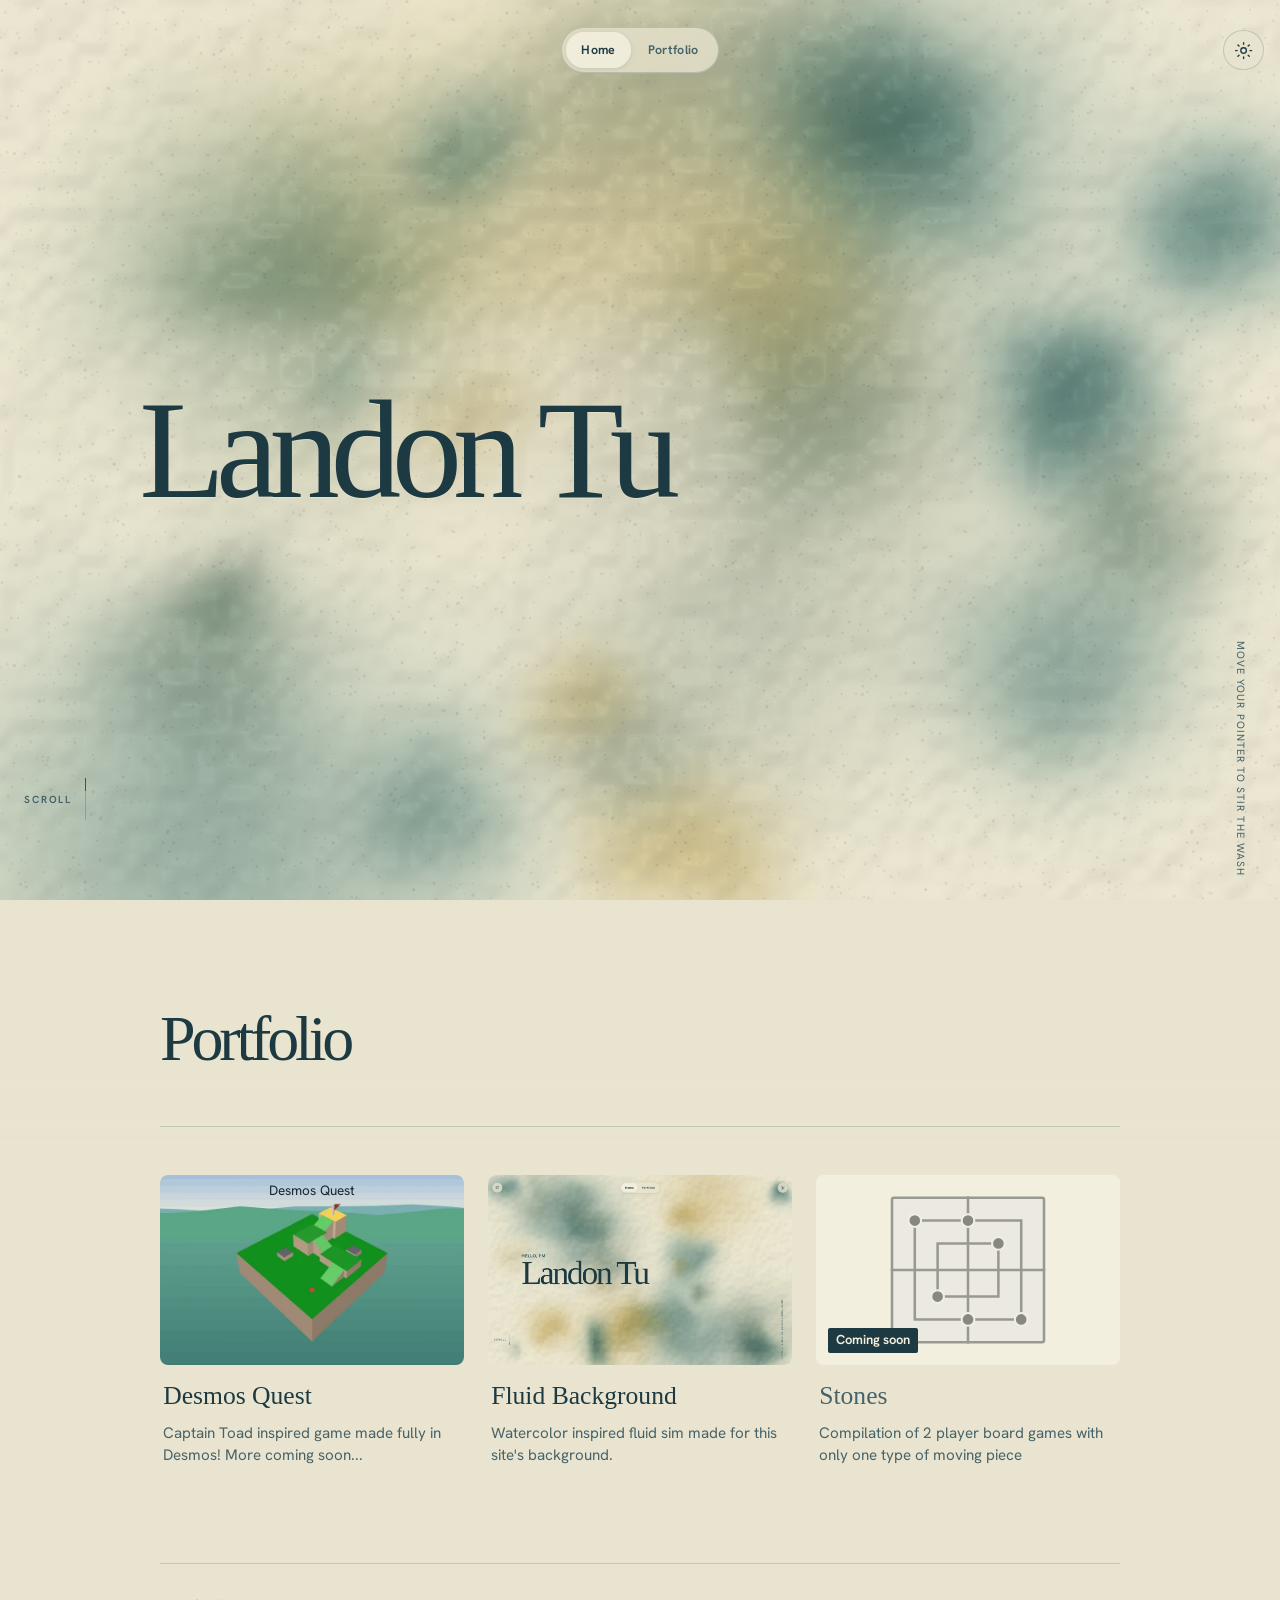
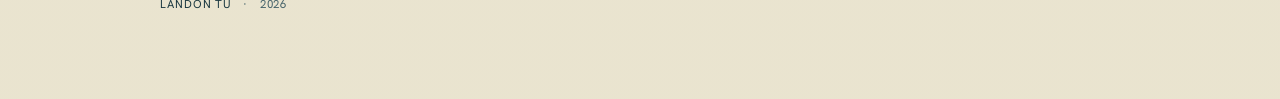
==== commit 56f89235: "Improve project card status and motion" ====
--- a/index.html
+++ b/index.html
@@ -95,13 +95,18 @@
              private. Restore their cards from git history once public links
              are approved. -->
         <article class="project-card reveal" style="--i:0">
-          <a class="project-visual" href="https://www.desmos.com/calculator/msmxoizut3">
-            <!-- The GIF is level 1 turning slowly (captured from the Desmos graph with the
-                 controls hidden); readers who ask for reduced motion get its first frame. -->
-            <picture>
-              <source media="(prefers-reduced-motion: reduce)" srcset="assets/projects/desmos-game.webp">
-              <img src="assets/projects/desmos-game.gif" width="720" height="450" loading="lazy" decoding="async" alt="Desmos Quest level 1, a small island slowly rotating">
-            </picture>
+          <a class="project-visual" href="https://www.desmos.com/calculator/msmxoizut3" aria-label="Desmos Quest level 1, a small island slowly rotating">
+            <!-- Level 1 was captured from the release graph with its ticker stopped and
+                 controls hidden, advancing b_1 by exactly 1/216 turn per frame. The
+                 30 fps sources have no src until desktop hover or keyboard focus, so
+                 touch and reduced-motion readers keep the still without downloading video. -->
+            <span class="desmos-media">
+              <video class="desmos-video" width="720" height="450" muted loop playsinline preload="none" poster="assets/projects/desmos-game.webp" aria-hidden="true">
+                <source data-src="assets/projects/desmos-game.mp4" type="video/mp4">
+                <source data-src="assets/projects/desmos-game.webm" type="video/webm">
+              </video>
+              <span class="desmos-visual-title" aria-hidden="true">Desmos Quest</span>
+            </span>
           </a>
           <div class="project-meta">
             <h3><a href="https://www.desmos.com/calculator/msmxoizut3">Desmos Quest</a></h3>
@@ -133,11 +138,11 @@
                 <circle cx="480" cy="480" r="25"/><circle cx="600" cy="570" r="25"/><circle cx="810" cy="570" r="25"/>
               </g>
             </svg>
+            <span class="project-status">Coming soon</span>
           </div>
           <div class="project-meta">
             <h3>Stones</h3>
-            <!-- Stones one-line text slot — OWNER COPY PENDING. The captain writes this
-                 line; do not draft it. -->
+            <p>Compilation of 2 player board games with only one type of moving piece</p>
           </div>
         </article>
       </section>
--- a/styles.css
+++ b/styles.css
@@ -254,10 +254,16 @@
 .page-shell { width: min(100% - 3rem, 76rem); min-height: calc(100vh - 12rem); margin: 3.5rem auto 5rem; }
 
 .portfolio-grid { display: grid; grid-template-columns: repeat(3, minmax(0, 1fr)); gap: 1.5rem; padding: 3rem 0 4rem; }
-.project-visual { display: block; aspect-ratio: 16 / 10; overflow: hidden; border-radius: 8px; background: var(--paper-raised); }
-.project-visual picture { display: block; width: 100%; height: 100%; }
+.project-visual { container-type: inline-size; position: relative; display: block; aspect-ratio: 16 / 10; overflow: hidden; border-radius: 8px; background: var(--paper-raised); }
 .project-visual img { width: 100%; height: 100%; object-fit: cover; transition: transform .7s var(--ease-out), filter .35s ease; }
-a.project-visual:hover img, a.project-visual:hover svg { transform: scale(1.025); }
+.desmos-media { display: block; width: 100%; height: 100%; transition: transform .7s var(--ease-out); }
+.desmos-video { display: block; width: 100%; height: 100%; object-fit: cover; }
+.desmos-visual-title {
+  position: absolute; top: 2.22cqw; left: 50%;
+  color: #18262e; font-size: 4.45cqw; line-height: 1.2; white-space: nowrap;
+  transform: translateX(-50%);
+}
+a.project-visual:hover img, a.project-visual:hover svg, a.project-visual:hover .desmos-media { transform: scale(1.025); }
 a.project-visual:focus-visible { outline: 3px solid var(--gold); outline-offset: 4px; }
 .stones-visual { color: var(--teal); }
 .stones-visual svg { display: block; width: 100%; height: 100%; transition: transform .7s var(--ease-out); }
@@ -268,9 +274,15 @@
 .project-meta h3 { margin: 0; font: 500 1.6rem/1.2 Georgia, serif; }
 .project-meta p { margin: .6rem 0 0; color: var(--ink-soft); font-size: .95rem; line-height: 1.5; }
 /* A coming-soon card (Stones) is muted rather than boxed: same 16:10 footprint so
-   the row stays level, but desaturated, with a quiet title. It is not a link, so
-   there is no hover or focus state to style; `a.project-visual:hover` never matches it. */
-.project-card-soon .project-visual { filter: grayscale(.9); opacity: .55; }
+   the row stays level, but desaturated, with a quiet title. The solid status tag
+   sits outside that muting so its contrast survives both themes and the artwork. */
+.project-card-soon .stones-visual svg { filter: grayscale(.9); opacity: .55; }
+.project-status {
+  position: absolute; left: .75rem; bottom: .75rem;
+  padding: .25rem .5rem; border-radius: 2px;
+  background: var(--ink); color: var(--paper-raised);
+  font-size: .8125rem; font-weight: 650; line-height: 1.3;
+}
 .project-card-soon .project-meta h3 { color: var(--ink-soft); }
 .project-meta h3 a { text-decoration: none; }
 .project-meta h3 a { transition: color .14s ease; }
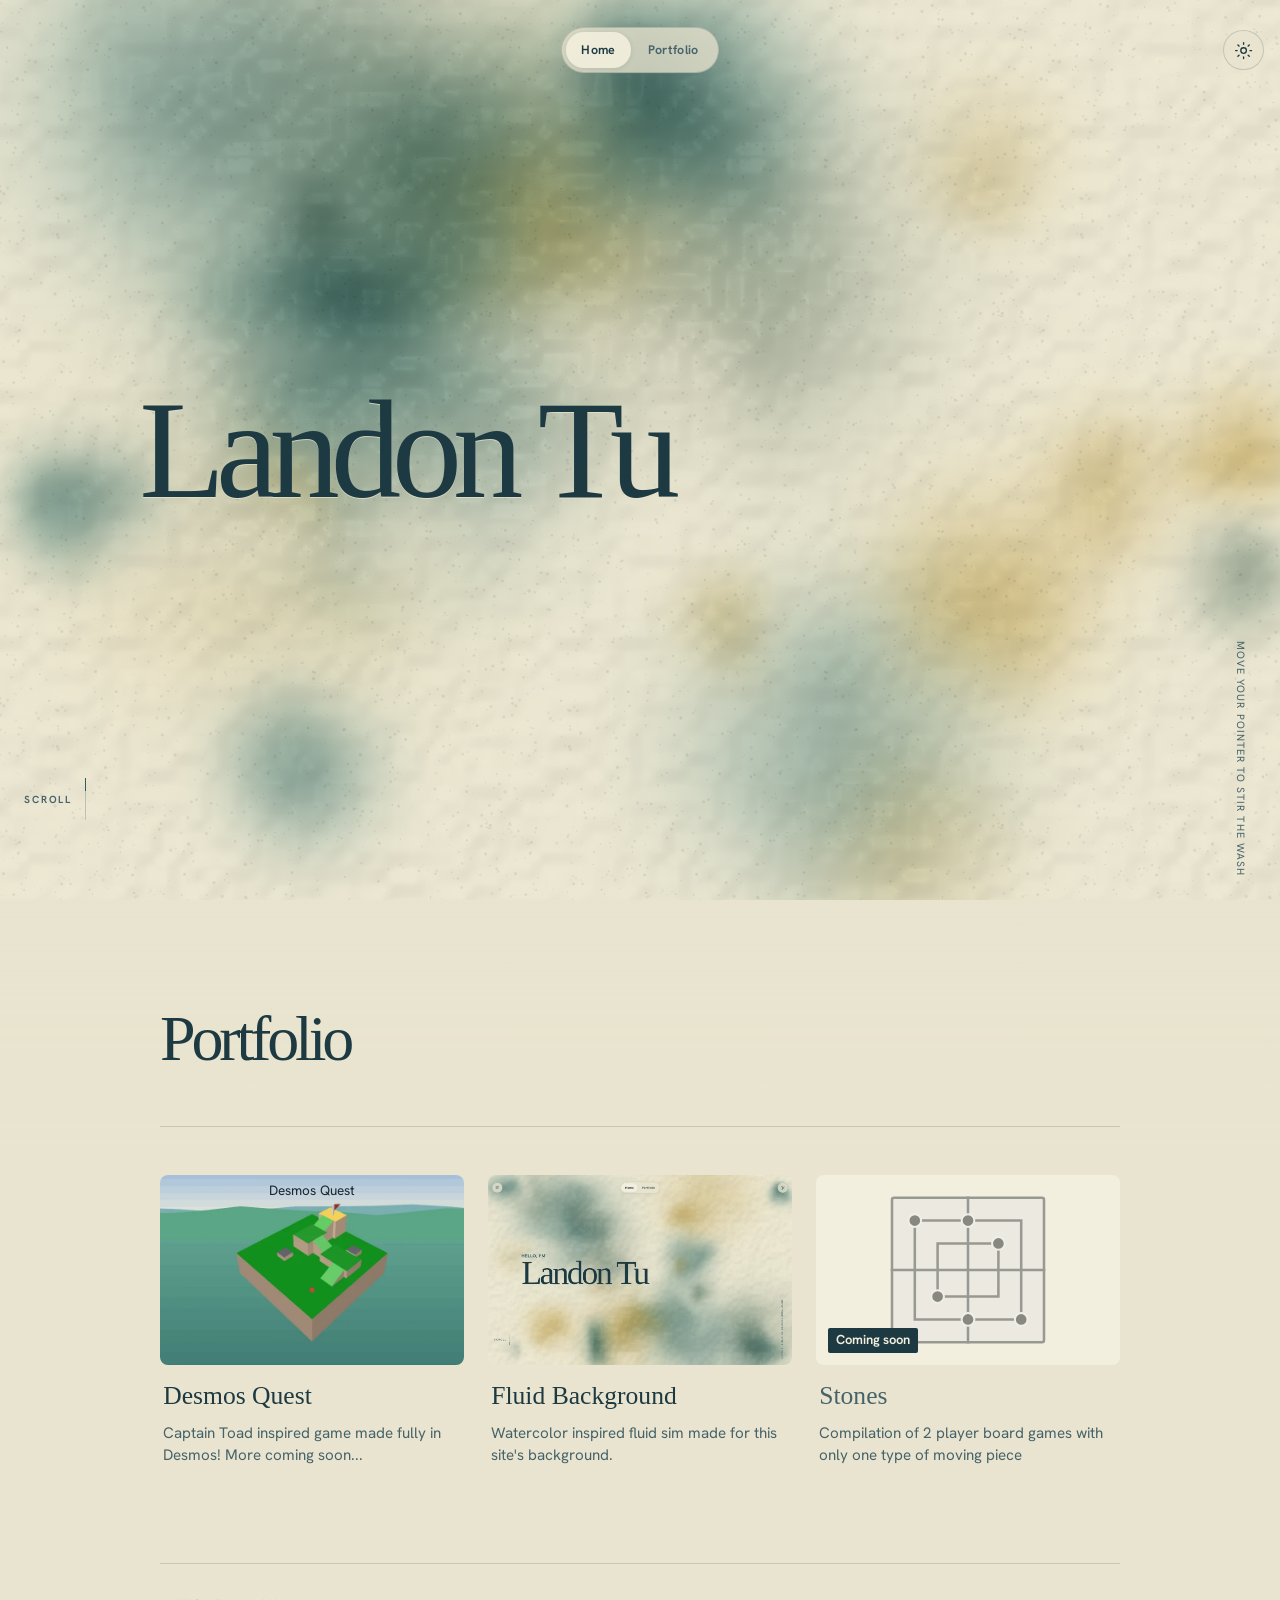
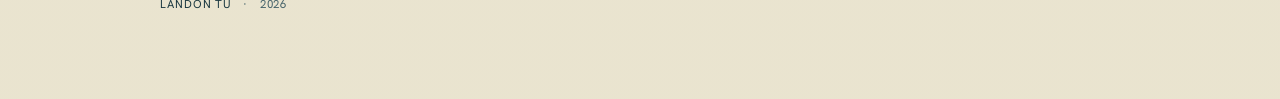
==== commit 11f5b50d: "no-mistakes(document): Document Stones status tag and Desmos hover video asset" ====
--- a/index.html
+++ b/index.html
@@ -127,7 +127,8 @@
         <!-- Stones is shown as a muted, non-clickable coming-soon card: no link, no
              hover state. It stays unlinked until stones.landontu.dev returns an
              anonymous 200 over HTTPS (docs/PUBLISHING.md); then make the visual and
-             title links to https://stones.landontu.dev and drop the soon styling. -->
+             title links to https://stones.landontu.dev and drop the soon styling and
+             the "Coming soon" status tag. -->
         <article class="project-card project-card-soon reveal" style="--i:2" aria-disabled="true">
           <div class="project-visual stones-visual">
             <svg viewBox="0 0 1200 750" aria-hidden="true">
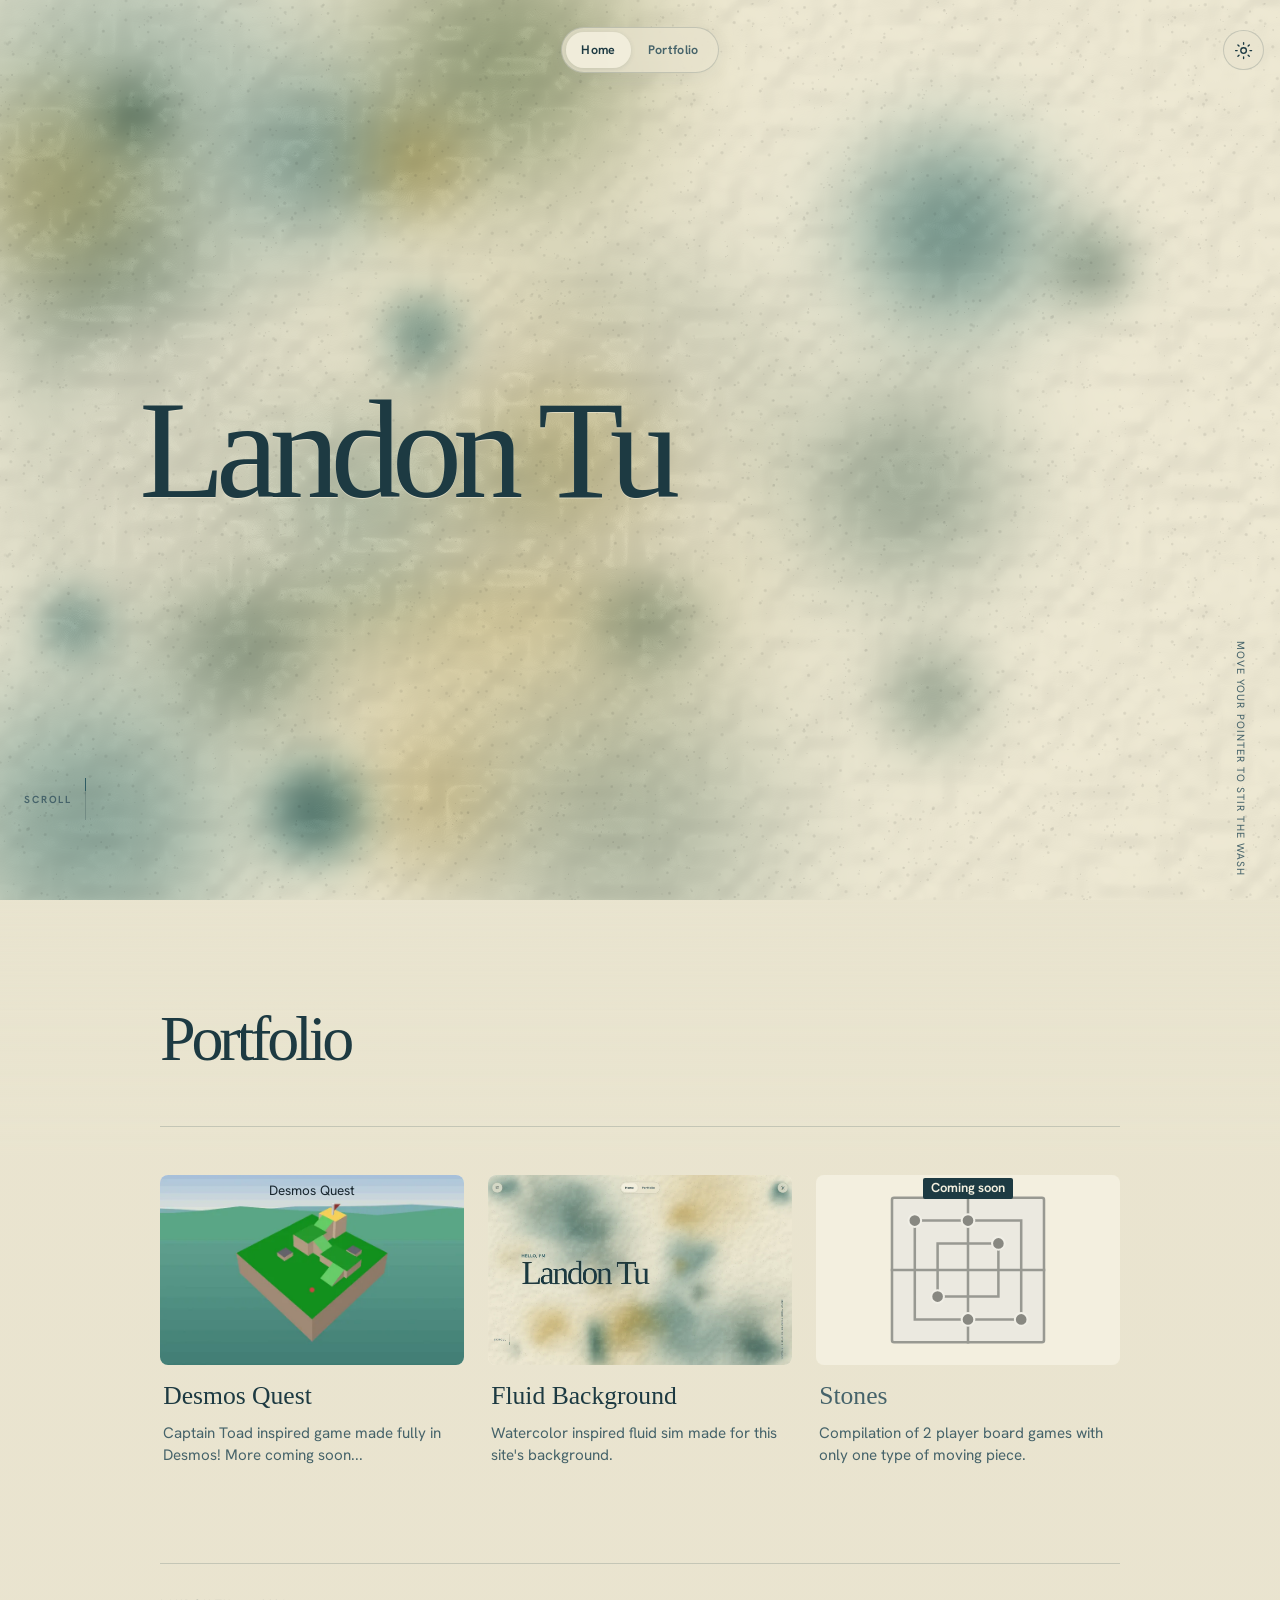
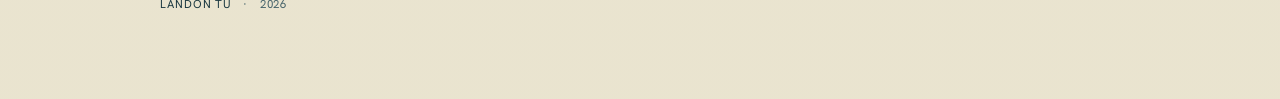
==== commit 1ef349f4: "Adjust Stones status placement" ====
--- a/index.html
+++ b/index.html
@@ -143,7 +143,7 @@
           </div>
           <div class="project-meta">
             <h3>Stones</h3>
-            <p>Compilation of 2 player board games with only one type of moving piece</p>
+            <p>Compilation of 2 player board games with only one type of moving piece.</p>
           </div>
         </article>
       </section>
--- a/styles.css
+++ b/styles.css
@@ -275,13 +275,15 @@
 .project-meta p { margin: .6rem 0 0; color: var(--ink-soft); font-size: .95rem; line-height: 1.5; }
 /* A coming-soon card (Stones) is muted rather than boxed: same 16:10 footprint so
    the row stays level, but desaturated, with a quiet title. The solid status tag
-   sits outside that muting so its contrast survives both themes and the artwork. */
+   sits outside that muting and in the clear band above the board, so its contrast
+   survives both themes without covering the artwork's edge. */
 .project-card-soon .stones-visual svg { filter: grayscale(.9); opacity: .55; }
 .project-status {
-  position: absolute; left: .75rem; bottom: .75rem;
-  padding: .25rem .5rem; border-radius: 2px;
+  position: absolute; left: 50%; top: .1875rem;
+  padding: .125rem .5rem; border-radius: 2px;
   background: var(--ink); color: var(--paper-raised);
   font-size: .8125rem; font-weight: 650; line-height: 1.3;
+  transform: translateX(-50%);
 }
 .project-card-soon .project-meta h3 { color: var(--ink-soft); }
 .project-meta h3 a { text-decoration: none; }
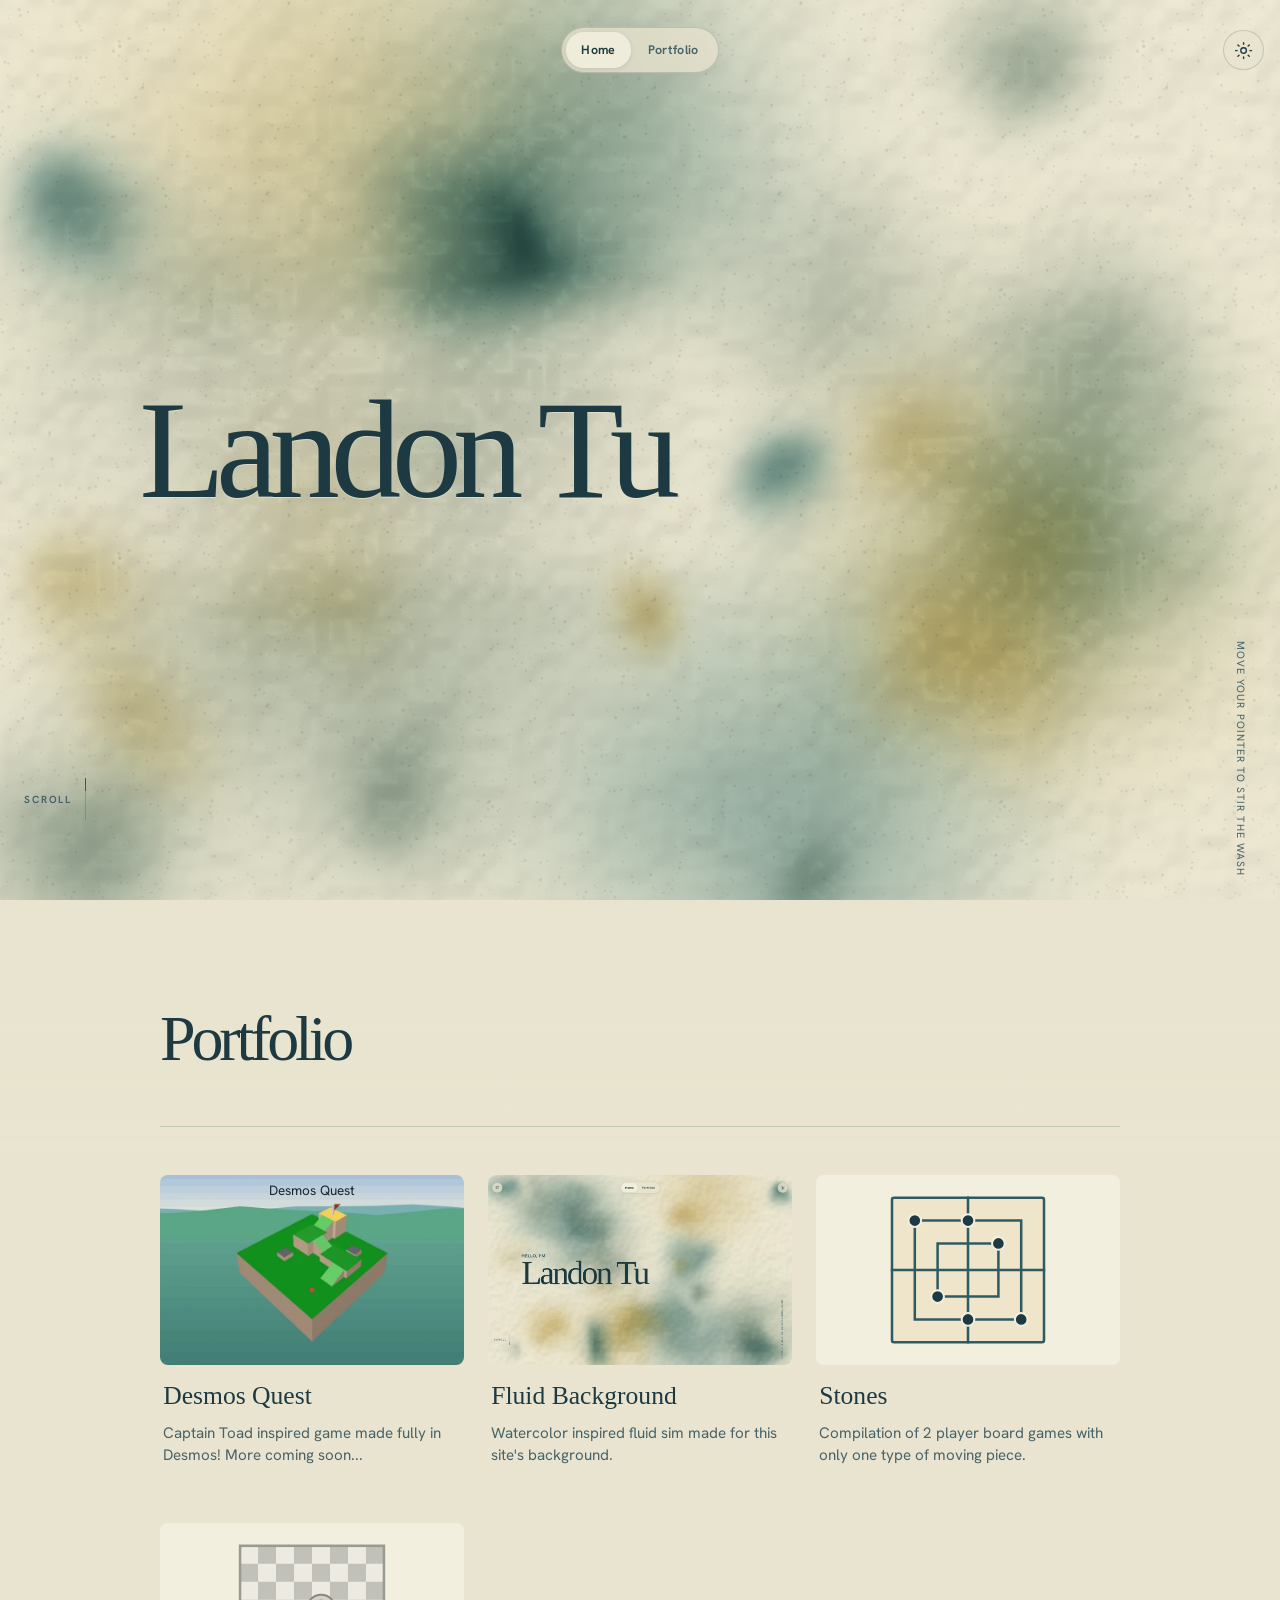
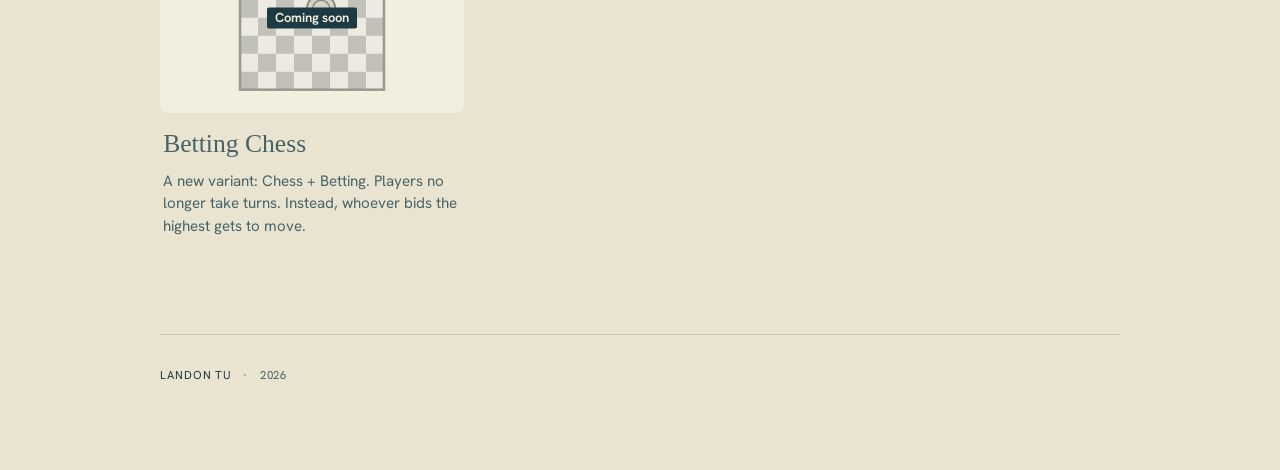
==== commit 8fc4b5f3: "Link Stones card live; add Betting Chess coming-soon card Co-Authored-By: Claude Sonnet 5.5 <noreply" ====
--- a/index.html
+++ b/index.html
@@ -124,13 +124,8 @@
           </div>
         </article>
 
-        <!-- Stones is shown as a muted, non-clickable coming-soon card: no link, no
-             hover state. It stays unlinked until stones.landontu.dev returns an
-             anonymous 200 over HTTPS (docs/PUBLISHING.md); then make the visual and
-             title links to https://stones.landontu.dev and drop the soon styling and
-             the "Coming soon" status tag. -->
-        <article class="project-card project-card-soon reveal" style="--i:2" aria-disabled="true">
-          <div class="project-visual stones-visual">
+        <article class="project-card reveal" style="--i:2">
+          <a class="project-visual stones-visual" href="https://stones.landontu.dev" aria-label="Stones, a board with six pieces">
             <svg viewBox="0 0 1200 750" aria-hidden="true">
               <rect class="stones-board" x="300" y="90" width="600" height="570" rx="8"/>
               <path class="stones-lines" d="M390 180H810V570H390ZM480 270H720V480H480ZM300 375H900M600 90V660"/>
@@ -139,11 +134,31 @@
                 <circle cx="480" cy="480" r="25"/><circle cx="600" cy="570" r="25"/><circle cx="810" cy="570" r="25"/>
               </g>
             </svg>
+          </a>
+          <div class="project-meta">
+            <h3><a href="https://stones.landontu.dev">Stones</a></h3>
+            <p>Compilation of 2 player board games with only one type of moving piece.</p>
+          </div>
+        </article>
+
+        <!-- Betting Chess is shown as a muted, non-clickable coming-soon card: no link,
+             no hover state. Link it once the owner approves (bettingchess.landontu.dev);
+             then make the visual and title links to that address and drop the soon
+             styling and the "Coming soon" status tag. -->
+        <article class="project-card project-card-soon reveal" style="--i:3" aria-disabled="true">
+          <div class="project-visual betting-visual">
+            <svg viewBox="0 0 1200 750" aria-hidden="true">
+              <rect class="betting-board" x="316" y="90" width="568" height="568"/>
+              <path class="betting-dark" d="M387 90h71v71h-71ZM529 90h71v71h-71ZM671 90h71v71h-71ZM813 90h71v71h-71ZM316 161h71v71h-71ZM458 161h71v71h-71ZM600 161h71v71h-71ZM742 161h71v71h-71ZM387 232h71v71h-71ZM529 232h71v71h-71ZM671 232h71v71h-71ZM813 232h71v71h-71ZM316 303h71v71h-71ZM458 303h71v71h-71ZM600 303h71v71h-71ZM742 303h71v71h-71ZM387 374h71v71h-71ZM529 374h71v71h-71ZM671 374h71v71h-71ZM813 374h71v71h-71ZM316 445h71v71h-71ZM458 445h71v71h-71ZM600 445h71v71h-71ZM742 445h71v71h-71ZM387 516h71v71h-71ZM529 516h71v71h-71ZM671 516h71v71h-71ZM813 516h71v71h-71ZM316 587h71v71h-71ZM458 587h71v71h-71ZM600 587h71v71h-71ZM742 587h71v71h-71Z"/>
+              <rect class="betting-frame" x="316" y="90" width="568" height="568"/>
+              <circle class="betting-chip" cx="636" cy="339" r="56"/>
+              <circle class="betting-chip-ring" cx="636" cy="339" r="34"/>
+            </svg>
             <span class="project-status">Coming soon</span>
           </div>
           <div class="project-meta">
-            <h3>Stones</h3>
-            <p>Compilation of 2 player board games with only one type of moving piece.</p>
+            <h3>Betting Chess</h3>
+            <p>A new variant: Chess + Betting. Players no longer take turns. Instead, whoever bids the highest gets to move.</p>
           </div>
         </article>
       </section>
--- a/styles.css
+++ b/styles.css
@@ -74,7 +74,8 @@
 }
 
 * { box-sizing: border-box; }
-html { min-height: 100%; background: var(--paper); scroll-behavior: smooth; }
+html { min-height: 100%; background: var(--paper); scroll-behavior: smooth; scrollbar-width: none; }
+html::-webkit-scrollbar { display: none; }
 body { min-height: 100vh; margin: 0; background: var(--paper); color: var(--ink); }
 a { color: inherit; }
 button, a { -webkit-tap-highlight-color: transparent; }
@@ -270,20 +271,37 @@
 .stones-board { fill: color-mix(in srgb, var(--gold) 18%, var(--paper-raised)); stroke: var(--teal); stroke-width: 10; }
 .stones-lines { fill: none; stroke: var(--teal); stroke-linecap: square; stroke-linejoin: miter; stroke-width: 10; }
 .stones-pieces { fill: var(--ink); stroke: var(--paper-raised); stroke-width: 8; }
+.betting-visual { color: var(--teal); }
+.betting-visual svg { display: block; width: 100%; height: 100%; transition: transform .7s var(--ease-out); }
+.betting-board { fill: color-mix(in srgb, var(--gold) 18%, var(--paper-raised)); }
+.betting-dark { fill: color-mix(in srgb, var(--teal) 55%, var(--paper-raised)); }
+.betting-frame { fill: none; stroke: var(--teal); stroke-width: 10; }
+.betting-chip { fill: var(--gold); stroke: var(--ink); stroke-width: 8; }
+.betting-chip-ring { fill: none; stroke: var(--ink); stroke-width: 6; }
 .project-meta { padding: 1rem .2rem 2rem; }
 .project-meta h3 { margin: 0; font: 500 1.6rem/1.2 Georgia, serif; }
 .project-meta p { margin: .6rem 0 0; color: var(--ink-soft); font-size: .95rem; line-height: 1.5; }
-/* A coming-soon card (Stones) is muted rather than boxed: same 16:10 footprint so
+/* A coming-soon card (Betting Chess) is muted rather than boxed: same 16:10 footprint so
    the row stays level, but desaturated, with a quiet title. The solid status tag
    sits outside that muting and in the clear band above the board, so its contrast
-   survives both themes without covering the artwork's edge. */
-.project-card-soon .stones-visual svg { filter: grayscale(.9); opacity: .55; }
+   survives both themes without covering the artwork's edge. That band is the
+   top 85/1200 of the visual's width (board y=90 less half its 10-unit stroke),
+   so the tag is centred in it at 3.54cqw. The label keeps its full size, so the
+   band only holds it (1.31rem tall plus 1px either side) on cards at least
+   20.25rem wide, which includes 1440px and single-column phones. Narrower cards
+   centre the intact one-line tag on the board's crossing instead: about 93 by
+   21px, it covers only crossing lines and stays clear of all six pieces and
+   every board edge down to the narrowest (about 209px) three-column card. */
+.project-card-soon .project-visual svg { filter: grayscale(.9); opacity: .55; }
 .project-status {
-  position: absolute; left: 50%; top: .1875rem;
+  position: absolute; left: 50%; top: 3.54cqw;
   padding: .125rem .5rem; border-radius: 2px;
   background: var(--ink); color: var(--paper-raised);
-  font-size: .8125rem; font-weight: 650; line-height: 1.3;
-  transform: translateX(-50%);
+  font-size: .8125rem; font-weight: 650; line-height: 1.3; white-space: nowrap;
+  transform: translate(-50%, -50%);
+}
+@container (width < 20.25rem) {
+  .project-status { top: 50%; }
 }
 .project-card-soon .project-meta h3 { color: var(--ink-soft); }
 .project-meta h3 a { text-decoration: none; }
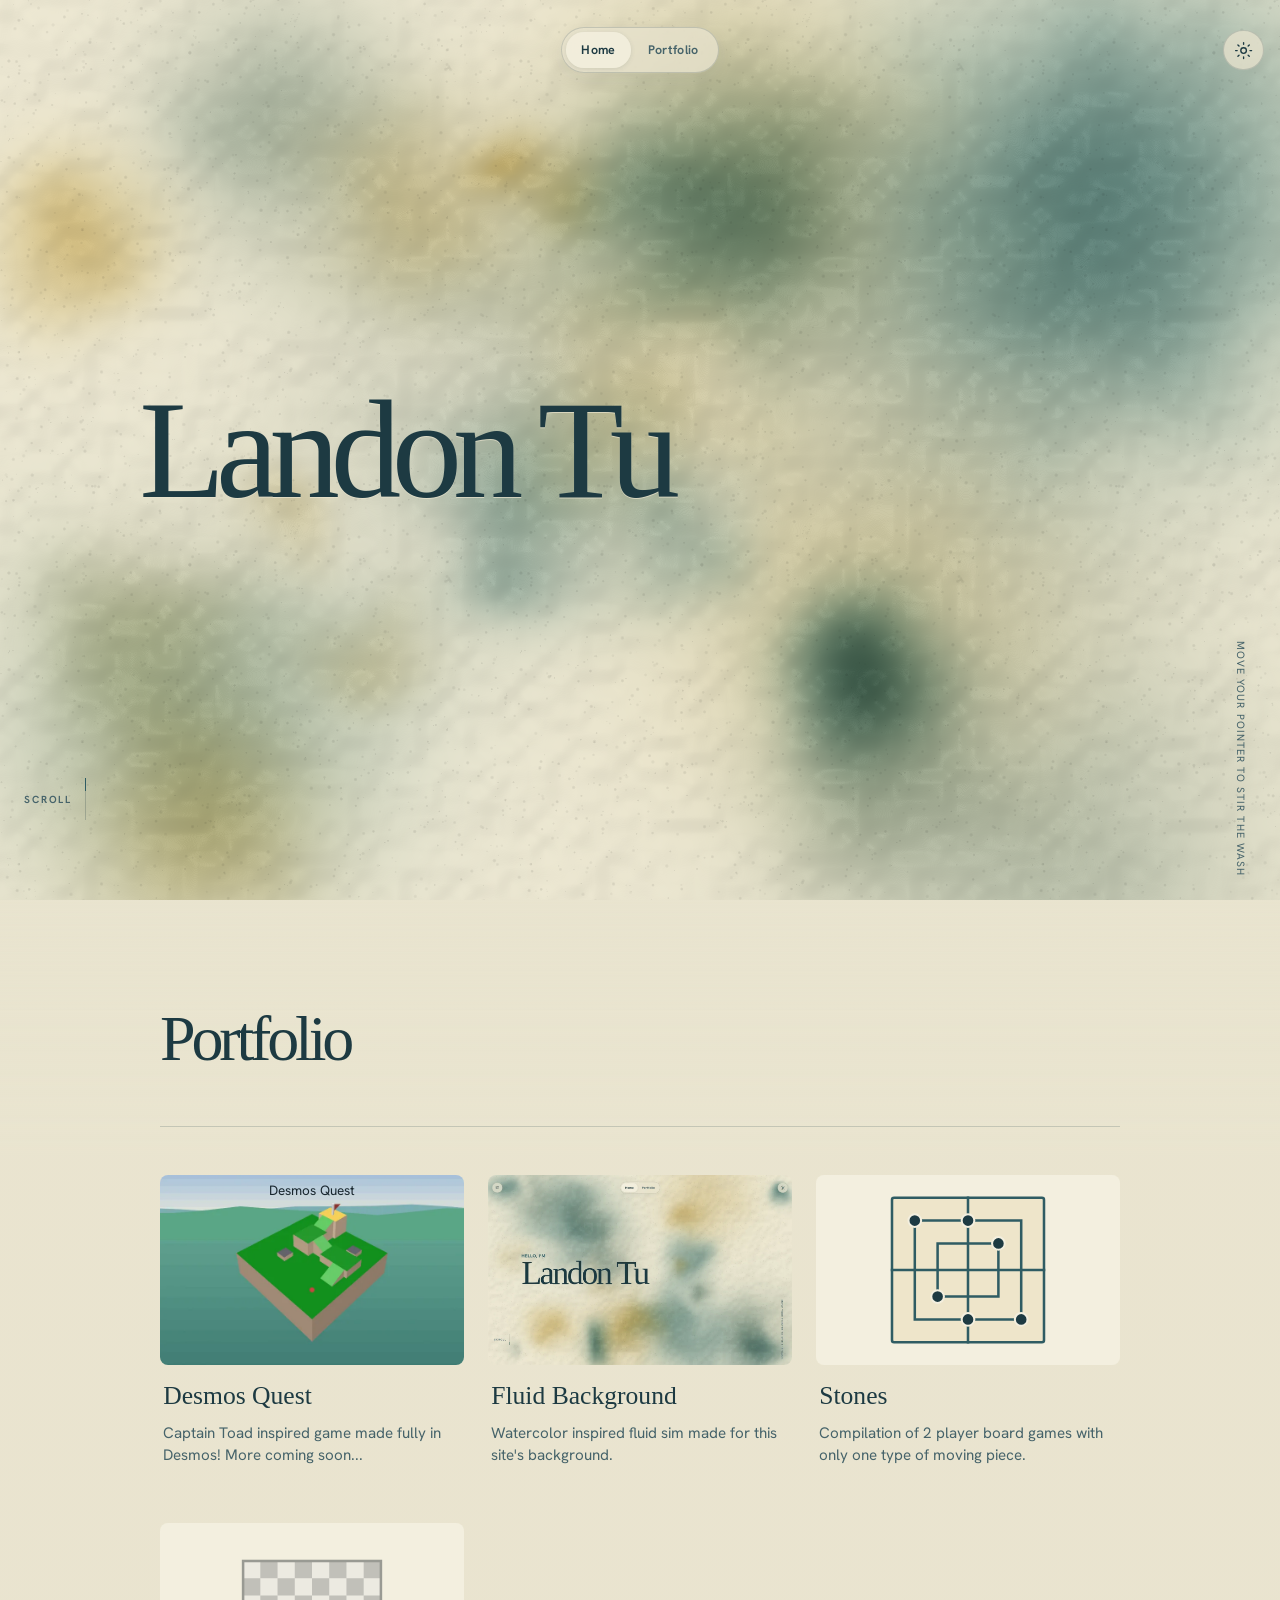
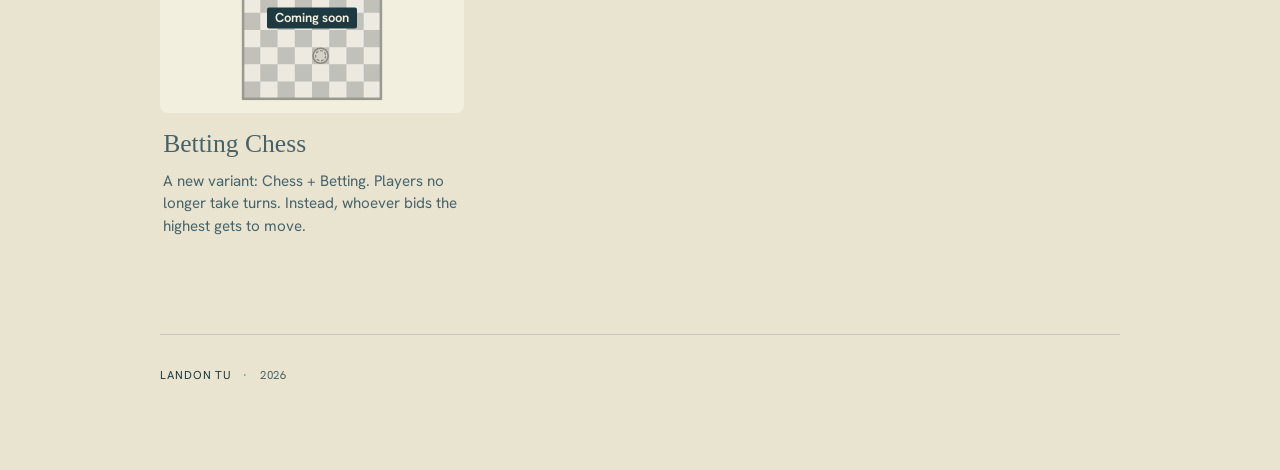
==== commit 4042d9d5: "Clear the Betting Chess tag band; seat a notched chip on a square Co-Authored-By: Claude Sonnet 5.5 " ====
--- a/index.html
+++ b/index.html
@@ -148,11 +148,11 @@
         <article class="project-card project-card-soon reveal" style="--i:3" aria-disabled="true">
           <div class="project-visual betting-visual">
             <svg viewBox="0 0 1200 750" aria-hidden="true">
-              <rect class="betting-board" x="316" y="90" width="568" height="568"/>
-              <path class="betting-dark" d="M387 90h71v71h-71ZM529 90h71v71h-71ZM671 90h71v71h-71ZM813 90h71v71h-71ZM316 161h71v71h-71ZM458 161h71v71h-71ZM600 161h71v71h-71ZM742 161h71v71h-71ZM387 232h71v71h-71ZM529 232h71v71h-71ZM671 232h71v71h-71ZM813 232h71v71h-71ZM316 303h71v71h-71ZM458 303h71v71h-71ZM600 303h71v71h-71ZM742 303h71v71h-71ZM387 374h71v71h-71ZM529 374h71v71h-71ZM671 374h71v71h-71ZM813 374h71v71h-71ZM316 445h71v71h-71ZM458 445h71v71h-71ZM600 445h71v71h-71ZM742 445h71v71h-71ZM387 516h71v71h-71ZM529 516h71v71h-71ZM671 516h71v71h-71ZM813 516h71v71h-71ZM316 587h71v71h-71ZM458 587h71v71h-71ZM600 587h71v71h-71ZM742 587h71v71h-71Z"/>
-              <rect class="betting-frame" x="316" y="90" width="568" height="568"/>
-              <circle class="betting-chip" cx="636" cy="339" r="56"/>
-              <circle class="betting-chip-ring" cx="636" cy="339" r="34"/>
+              <rect class="betting-board" x="328" y="150" width="544" height="544"/>
+              <path class="betting-dark" d="M396 150h68v68h-68ZM532 150h68v68h-68ZM668 150h68v68h-68ZM804 150h68v68h-68ZM328 218h68v68h-68ZM464 218h68v68h-68ZM600 218h68v68h-68ZM736 218h68v68h-68ZM396 286h68v68h-68ZM532 286h68v68h-68ZM668 286h68v68h-68ZM804 286h68v68h-68ZM328 354h68v68h-68ZM464 354h68v68h-68ZM600 354h68v68h-68ZM736 354h68v68h-68ZM396 422h68v68h-68ZM532 422h68v68h-68ZM668 422h68v68h-68ZM804 422h68v68h-68ZM328 490h68v68h-68ZM464 490h68v68h-68ZM600 490h68v68h-68ZM736 490h68v68h-68ZM396 558h68v68h-68ZM532 558h68v68h-68ZM668 558h68v68h-68ZM804 558h68v68h-68ZM328 626h68v68h-68ZM464 626h68v68h-68ZM600 626h68v68h-68ZM736 626h68v68h-68Z"/>
+              <rect class="betting-frame" x="328" y="150" width="544" height="544"/>
+              <circle class="betting-chip" cx="634" cy="524" r="30"/>
+              <circle class="betting-chip-edge" cx="634" cy="524" r="20"/>
             </svg>
             <span class="project-status">Coming soon</span>
           </div>
--- a/styles.css
+++ b/styles.css
@@ -276,8 +276,11 @@
 .betting-board { fill: color-mix(in srgb, var(--gold) 18%, var(--paper-raised)); }
 .betting-dark { fill: color-mix(in srgb, var(--teal) 55%, var(--paper-raised)); }
 .betting-frame { fill: none; stroke: var(--teal); stroke-width: 10; }
-.betting-chip { fill: var(--gold); stroke: var(--ink); stroke-width: 8; }
-.betting-chip-ring { fill: none; stroke: var(--ink); stroke-width: 6; }
+.betting-chip { fill: var(--gold); stroke: var(--ink); stroke-width: 6; }
+/* Dashed inner ring: the notched edge that reads as a betting chip. The chip sits on a
+   dark square in the lower half so the narrow-card tag (centred on the board, about
+   y 314-436) never covers it. */
+.betting-chip-edge { fill: none; stroke: var(--ink); stroke-width: 5; stroke-dasharray: 11 6.95; }
 .project-meta { padding: 1rem .2rem 2rem; }
 .project-meta h3 { margin: 0; font: 500 1.6rem/1.2 Georgia, serif; }
 .project-meta p { margin: .6rem 0 0; color: var(--ink-soft); font-size: .95rem; line-height: 1.5; }
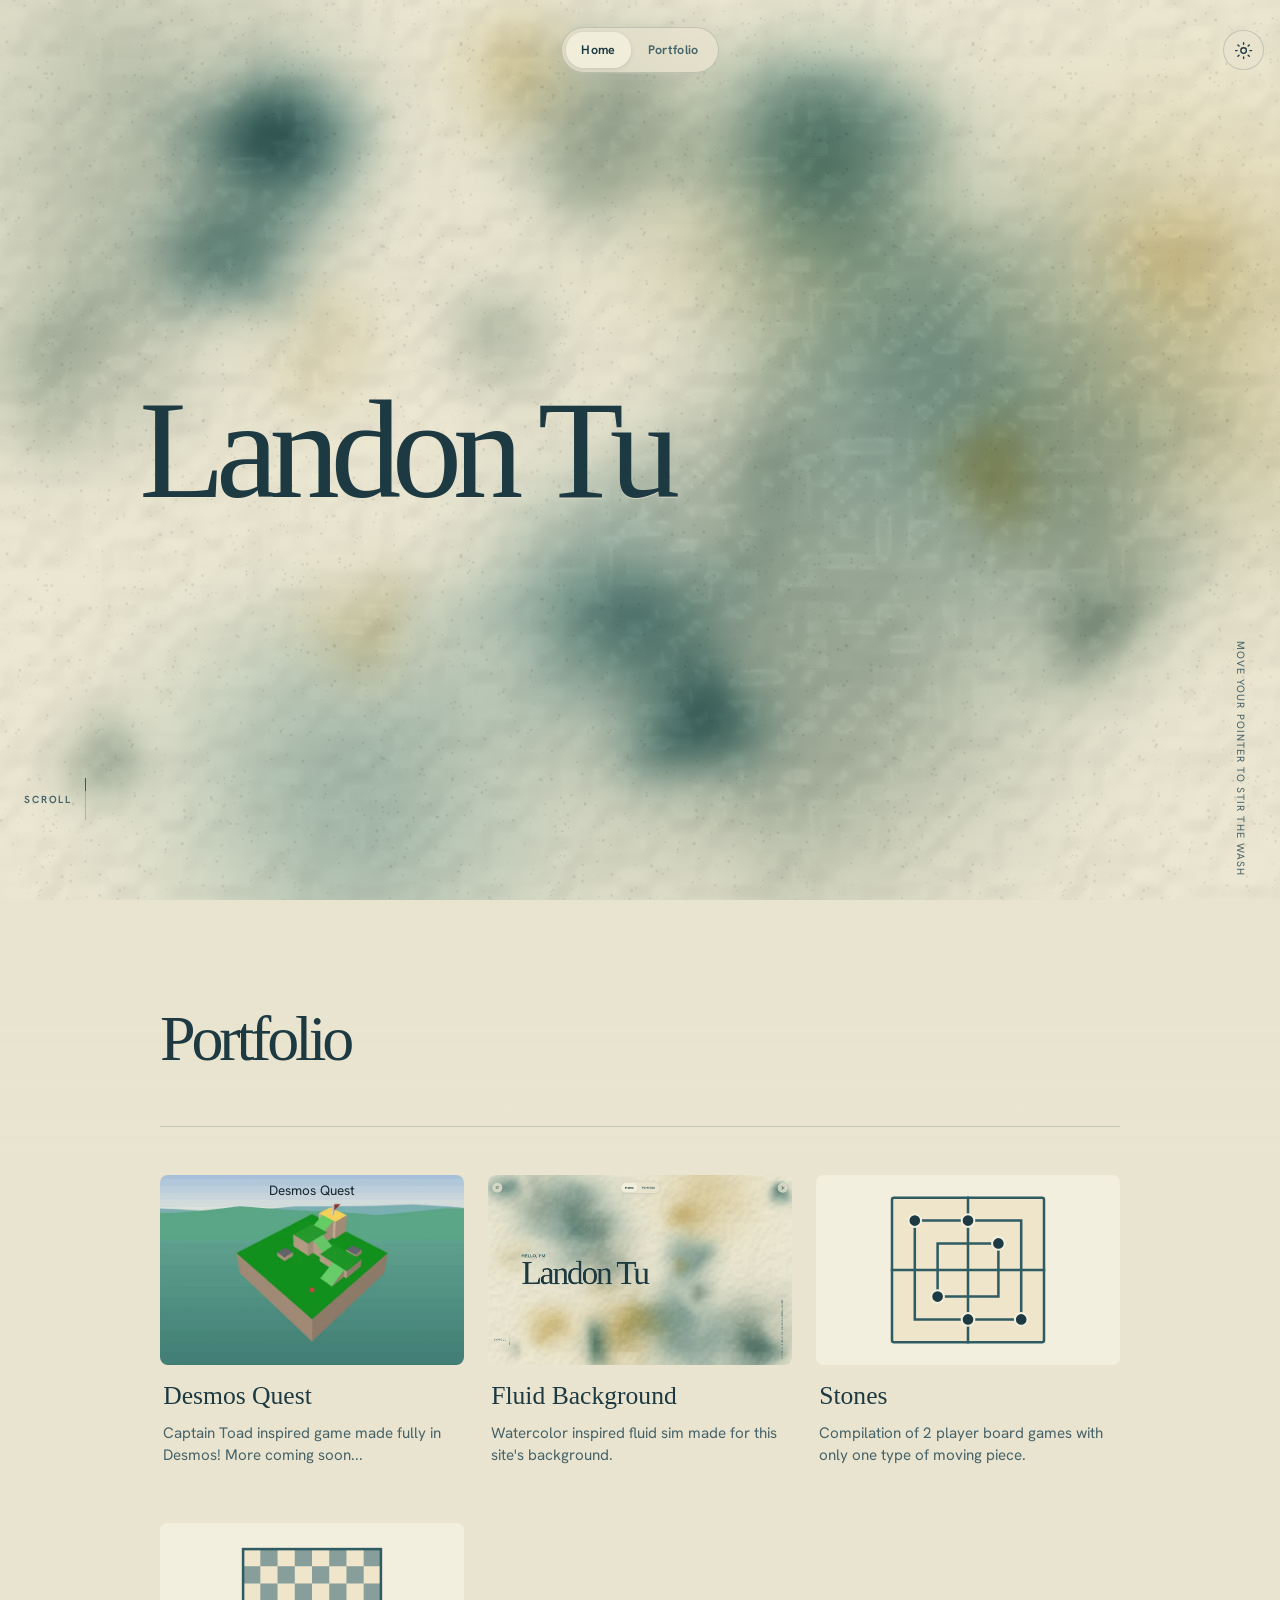
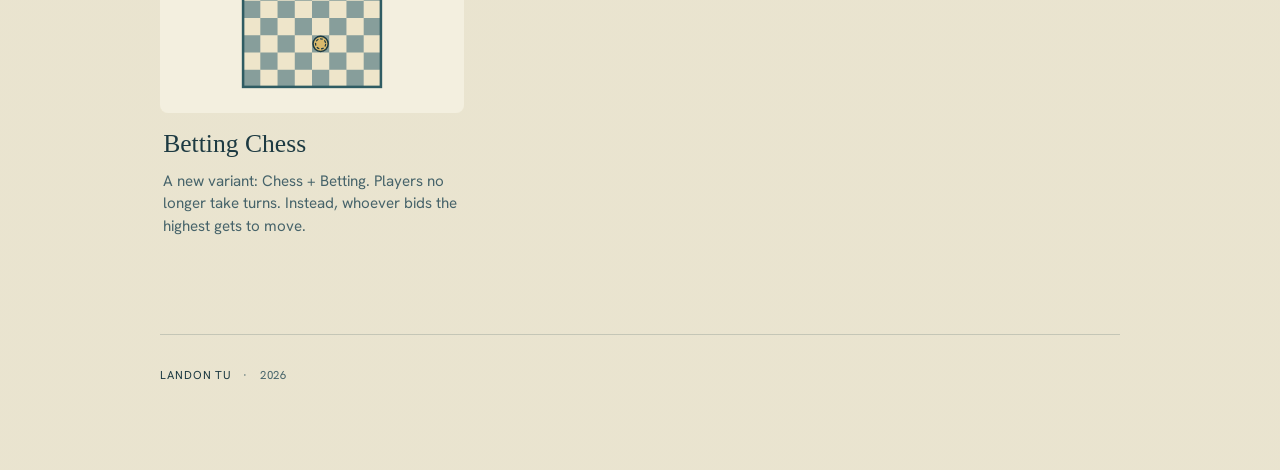
==== commit 26e70788: "Link Betting Chess card live Co-Authored-By: Claude Sonnet 5.5 <noreply@anthropic.com>" ====
--- a/index.html
+++ b/index.html
@@ -141,23 +141,18 @@
           </div>
         </article>
 
-        <!-- Betting Chess is shown as a muted, non-clickable coming-soon card: no link,
-             no hover state. Link it once the owner approves (bettingchess.landontu.dev);
-             then make the visual and title links to that address and drop the soon
-             styling and the "Coming soon" status tag. -->
-        <article class="project-card project-card-soon reveal" style="--i:3" aria-disabled="true">
-          <div class="project-visual betting-visual">
+        <article class="project-card reveal" style="--i:3">
+          <a class="project-visual betting-visual" href="https://bettingchess.landontu.dev" aria-label="Betting Chess, a chessboard with a betting chip">
             <svg viewBox="0 0 1200 750" aria-hidden="true">
-              <rect class="betting-board" x="328" y="150" width="544" height="544"/>
-              <path class="betting-dark" d="M396 150h68v68h-68ZM532 150h68v68h-68ZM668 150h68v68h-68ZM804 150h68v68h-68ZM328 218h68v68h-68ZM464 218h68v68h-68ZM600 218h68v68h-68ZM736 218h68v68h-68ZM396 286h68v68h-68ZM532 286h68v68h-68ZM668 286h68v68h-68ZM804 286h68v68h-68ZM328 354h68v68h-68ZM464 354h68v68h-68ZM600 354h68v68h-68ZM736 354h68v68h-68ZM396 422h68v68h-68ZM532 422h68v68h-68ZM668 422h68v68h-68ZM804 422h68v68h-68ZM328 490h68v68h-68ZM464 490h68v68h-68ZM600 490h68v68h-68ZM736 490h68v68h-68ZM396 558h68v68h-68ZM532 558h68v68h-68ZM668 558h68v68h-68ZM804 558h68v68h-68ZM328 626h68v68h-68ZM464 626h68v68h-68ZM600 626h68v68h-68ZM736 626h68v68h-68Z"/>
-              <rect class="betting-frame" x="328" y="150" width="544" height="544"/>
-              <circle class="betting-chip" cx="634" cy="524" r="30"/>
-              <circle class="betting-chip-edge" cx="634" cy="524" r="20"/>
+              <rect class="betting-board" x="328" y="103" width="544" height="544"/>
+              <path class="betting-dark" d="M396 103h68v68h-68ZM532 103h68v68h-68ZM668 103h68v68h-68ZM804 103h68v68h-68ZM328 171h68v68h-68ZM464 171h68v68h-68ZM600 171h68v68h-68ZM736 171h68v68h-68ZM396 239h68v68h-68ZM532 239h68v68h-68ZM668 239h68v68h-68ZM804 239h68v68h-68ZM328 307h68v68h-68ZM464 307h68v68h-68ZM600 307h68v68h-68ZM736 307h68v68h-68ZM396 375h68v68h-68ZM532 375h68v68h-68ZM668 375h68v68h-68ZM804 375h68v68h-68ZM328 443h68v68h-68ZM464 443h68v68h-68ZM600 443h68v68h-68ZM736 443h68v68h-68ZM396 511h68v68h-68ZM532 511h68v68h-68ZM668 511h68v68h-68ZM804 511h68v68h-68ZM328 579h68v68h-68ZM464 579h68v68h-68ZM600 579h68v68h-68ZM736 579h68v68h-68Z"/>
+              <rect class="betting-frame" x="328" y="103" width="544" height="544"/>
+              <circle class="betting-chip" cx="634" cy="477" r="30"/>
+              <circle class="betting-chip-edge" cx="634" cy="477" r="20"/>
             </svg>
-            <span class="project-status">Coming soon</span>
-          </div>
+          </a>
           <div class="project-meta">
-            <h3>Betting Chess</h3>
+            <h3><a href="https://bettingchess.landontu.dev">Betting Chess</a></h3>
             <p>A new variant: Chess + Betting. Players no longer take turns. Instead, whoever bids the highest gets to move.</p>
           </div>
         </article>
--- a/styles.css
+++ b/styles.css
@@ -277,36 +277,11 @@
 .betting-dark { fill: color-mix(in srgb, var(--teal) 55%, var(--paper-raised)); }
 .betting-frame { fill: none; stroke: var(--teal); stroke-width: 10; }
 .betting-chip { fill: var(--gold); stroke: var(--ink); stroke-width: 6; }
-/* Dashed inner ring: the notched edge that reads as a betting chip. The chip sits on a
-   dark square in the lower half so the narrow-card tag (centred on the board, about
-   y 314-436) never covers it. */
+/* Dashed inner ring: the notched edge that reads as a betting chip. */
 .betting-chip-edge { fill: none; stroke: var(--ink); stroke-width: 5; stroke-dasharray: 11 6.95; }
 .project-meta { padding: 1rem .2rem 2rem; }
 .project-meta h3 { margin: 0; font: 500 1.6rem/1.2 Georgia, serif; }
 .project-meta p { margin: .6rem 0 0; color: var(--ink-soft); font-size: .95rem; line-height: 1.5; }
-/* A coming-soon card (Betting Chess) is muted rather than boxed: same 16:10 footprint so
-   the row stays level, but desaturated, with a quiet title. The solid status tag
-   sits outside that muting and in the clear band above the board, so its contrast
-   survives both themes without covering the artwork's edge. That band is the
-   top 85/1200 of the visual's width (board y=90 less half its 10-unit stroke),
-   so the tag is centred in it at 3.54cqw. The label keeps its full size, so the
-   band only holds it (1.31rem tall plus 1px either side) on cards at least
-   20.25rem wide, which includes 1440px and single-column phones. Narrower cards
-   centre the intact one-line tag on the board's crossing instead: about 93 by
-   21px, it covers only crossing lines and stays clear of all six pieces and
-   every board edge down to the narrowest (about 209px) three-column card. */
-.project-card-soon .project-visual svg { filter: grayscale(.9); opacity: .55; }
-.project-status {
-  position: absolute; left: 50%; top: 3.54cqw;
-  padding: .125rem .5rem; border-radius: 2px;
-  background: var(--ink); color: var(--paper-raised);
-  font-size: .8125rem; font-weight: 650; line-height: 1.3; white-space: nowrap;
-  transform: translate(-50%, -50%);
-}
-@container (width < 20.25rem) {
-  .project-status { top: 50%; }
-}
-.project-card-soon .project-meta h3 { color: var(--ink-soft); }
 .project-meta h3 a { text-decoration: none; }
 .project-meta h3 a { transition: color .14s ease; }
 .project-meta h3 a:hover { color: var(--teal); }
